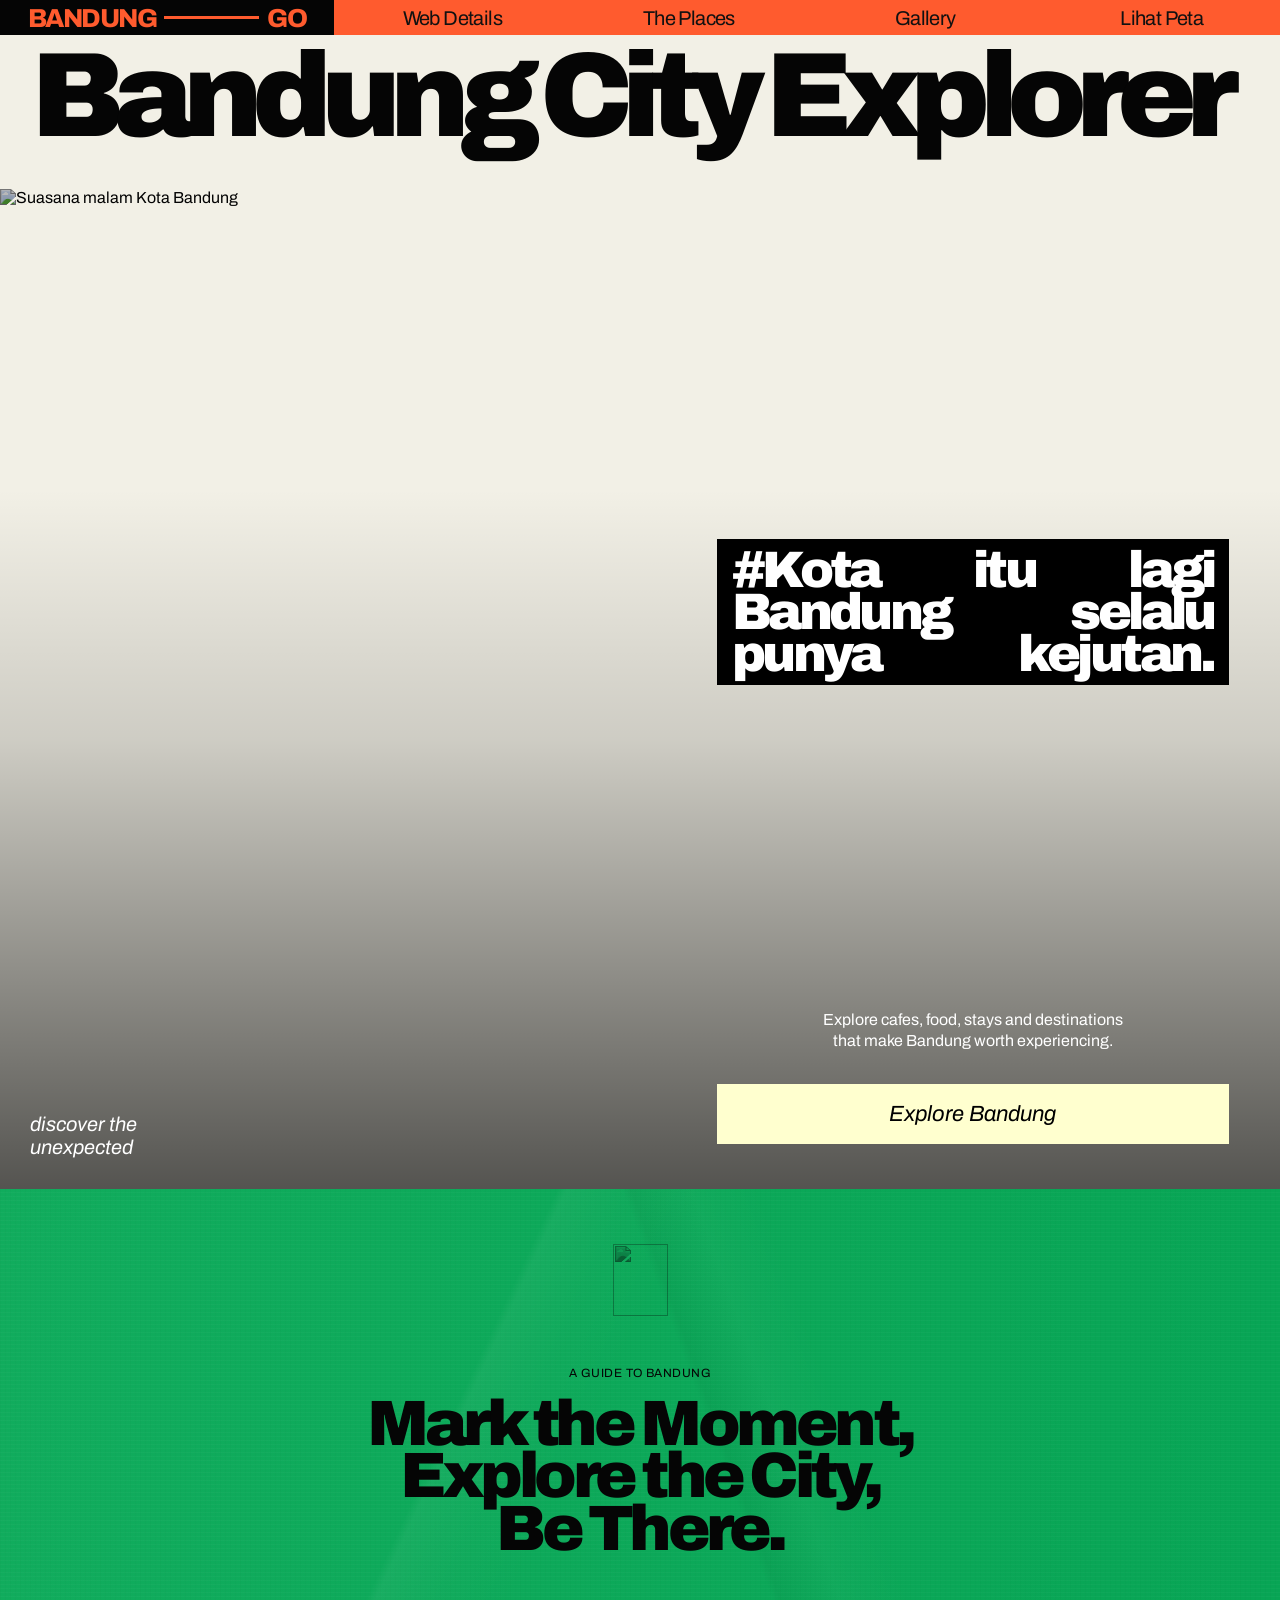
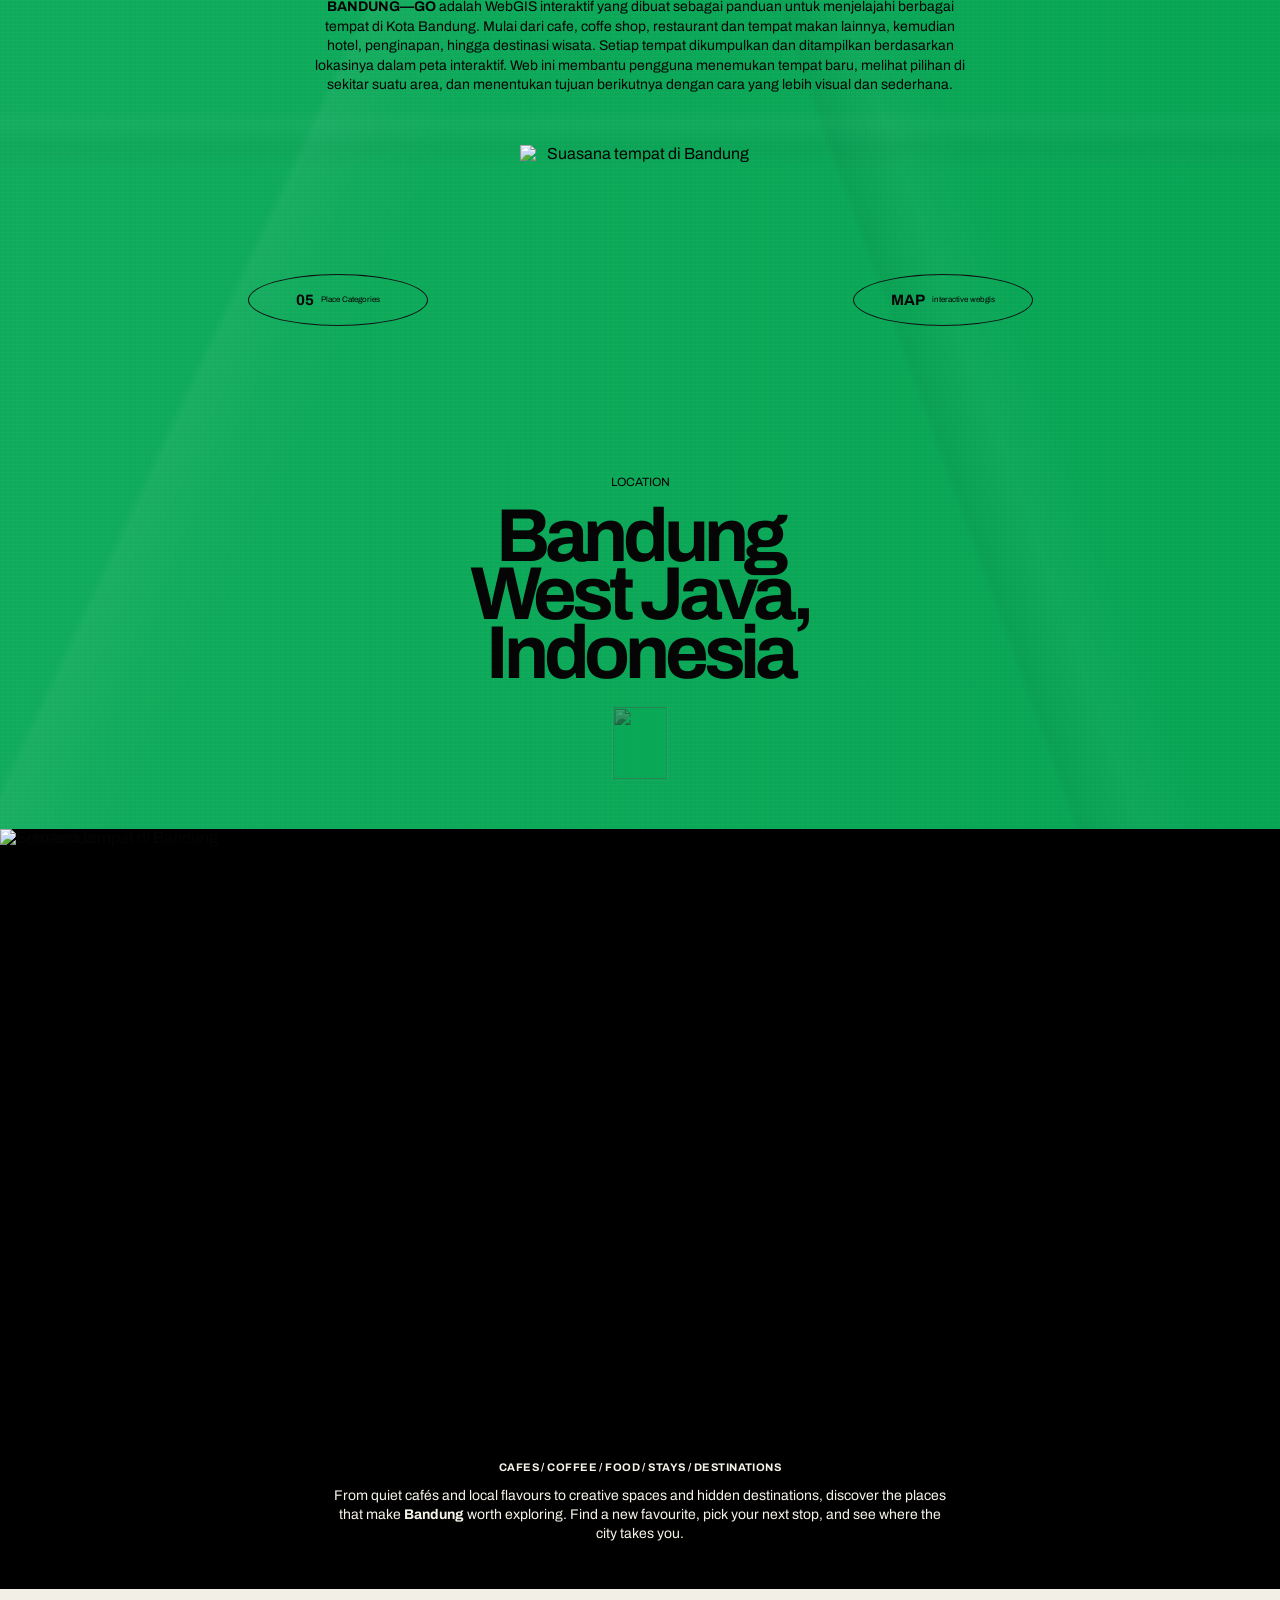
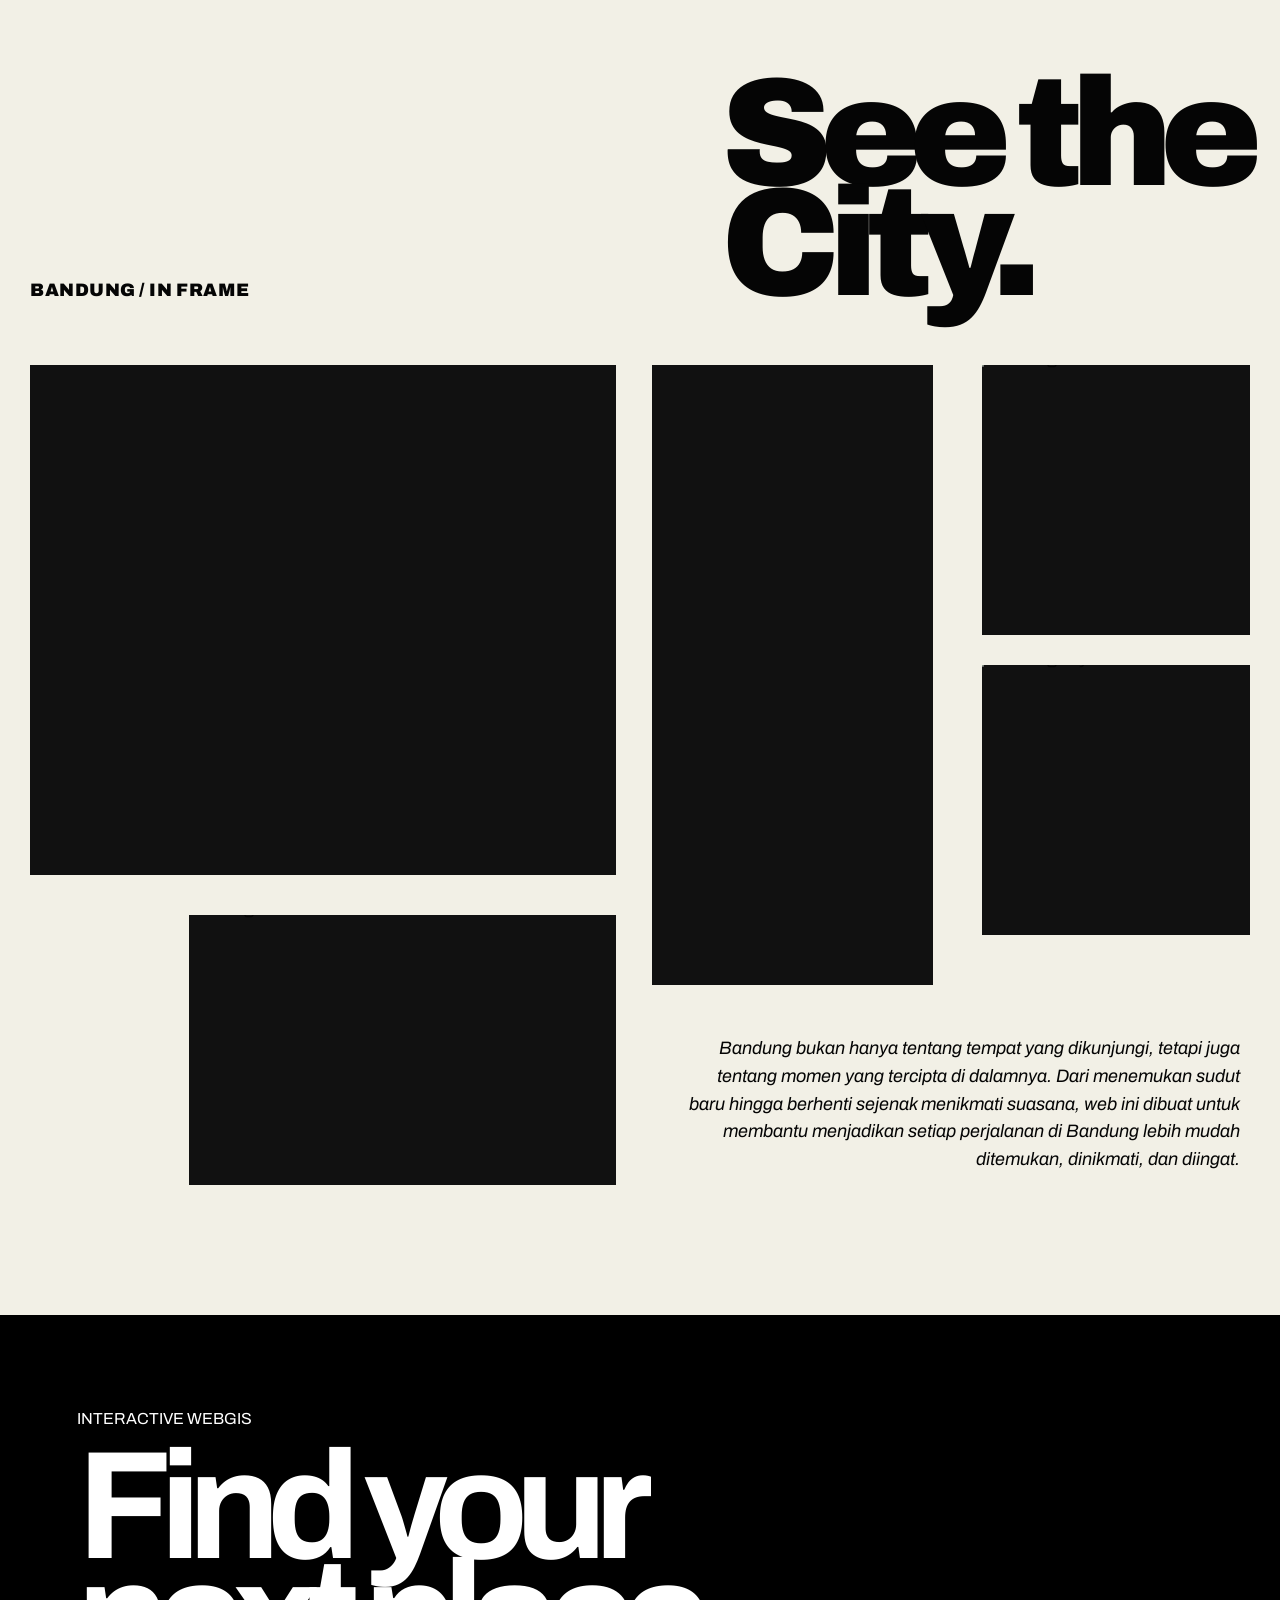
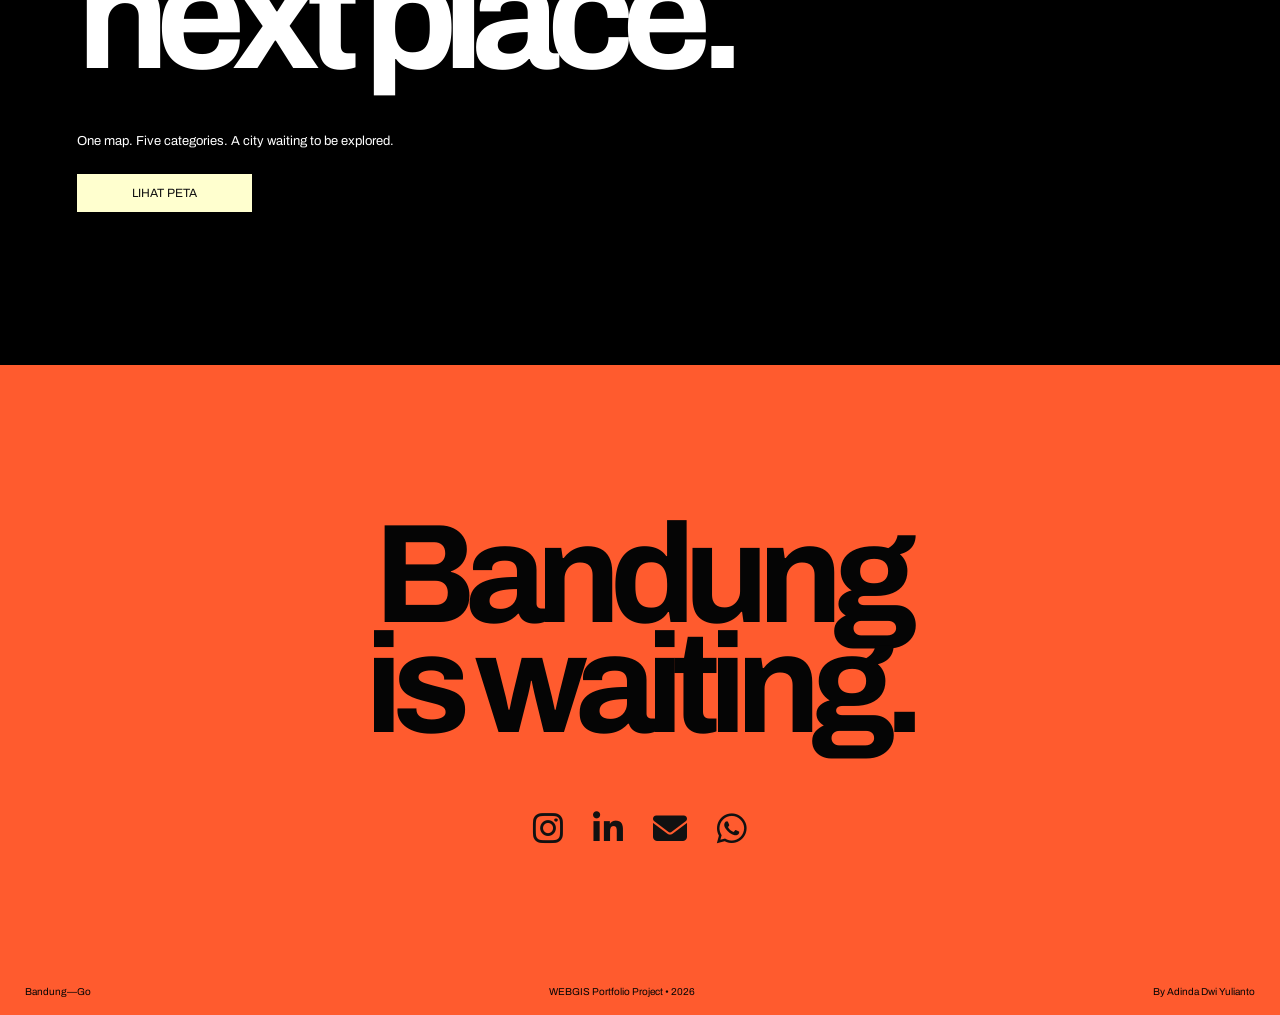
==== index.html @ b3bc4a0d "Add files via upload" ====
<!DOCTYPE html>
<html lang="id">
<head>
  <meta charset="UTF-8">
  <meta name="viewport" content="width=device-width, initial-scale=1.0">
  <title>Bandung—Go | Discover Bandung</title>
  <link rel="stylesheet" href="css/style.css">
  <link rel="stylesheet" href="https://cdnjs.cloudflare.com/ajax/libs/font-awesome/6.7.2/css/all.min.css">
</head>

<body>

  <!-- NAVBAR -->
  <header class="navbar">

    <a class="brand" href="#home">
      <span>BANDUNG</span>
    <i></i>
    <span>GO</span>
    </a>

    <nav class="nav-links">
      <a href="#discover">Web Details</a>
      <a href="#places">The Places</a>
      <a href="#gallery">Gallery</a>
      <a href="map.html" class="map-link">
        Lihat Peta
      </a>
    </nav>
    <button class="menu-toggle" aria-label="Menu">☰</button>

  </header>

<main>

  <!-- PAGE MENU -->
  <section id="home" class="menu-section">
    <h1 class="menu-title">Bandung City Explorer</h1>
    
      <div class="menu-media">
        <img
          src="assets/img/HomePage.jpg" alt="Suasana malam Kota Bandung">

        <div class="menu-overlay-title">
          #Kota itu lagi<br>
          Bandung selalu punya kejutan.
        </div>

        <p class="menu-small left">
          discover the<br>
          unexpected
        </p>

        <div class="menu-action">
          <p class="menu-small right">
            Explore cafes, food, stays and destinations<br>
            that make Bandung worth experiencing.
          </p>

          <a href="map.html" class="menu-map-button">
            Explore Bandung
          </a>
        </div>
      </div>

  </section>

  <!-- 01 MAP DETAILS-->
  <section id="discover" class="green-section paper-texture">

    <div class="green-top-photo">
      <img src="assets/img/Page01A.jpg" alt="">
    </div>

    <p class="section-label">A GUIDE TO BANDUNG</p>

    <h2>
      Mark the Moment,<br>
      Explore the City,<br>
      Be There.
    </h2>

    <p class="green-description">
      <strong> BANDUNG—GO </strong>adalah WebGIS interaktif yang dibuat sebagai panduan untuk menjelajahi 
      berbagai tempat di Kota Bandung. Mulai dari cafe, coffe shop, restaurant dan tempat makan lainnya, 
      kemudian hotel, penginapan, hingga destinasi wisata. Setiap tempat dikumpulkan dan ditampilkan  
      berdasarkan lokasinya dalam peta interaktif. Web ini membantu pengguna menemukan tempat baru,  
      melihat pilihan di sekitar suatu area, dan menentukan tujuan berikutnya dengan cara yang lebih visual dan 
      sederhana.
    </p>

    <div class="green-feature">
      <div class="oval-info">
        <strong>05</strong>
        <small>Place Categories</small>
      </div>

      <img src="assets/img/Page01B.png" alt="Suasana tempat di Bandung">

      <div class="oval-info">
        <strong>MAP</strong>
        <small>interactive webgis</small>
      </div>
    </div>

    <div class="green-location">
      <p>LOCATION</p>
      <h3>Bandung<br>West Java,<br>Indonesia</h3>
    </div>

    <div class="green-bottom-photo">
      <img src="assets/img/Page01A.jpg" alt="">
    </div>
  </section>



  <!-- 02 THE PLACES -->
  <section id="places" class="lineup-section">

  <div class="lineup-photo">
    <img src="assets/img/Page02A.jpg"
         alt="Suasana tempat di Bandung"
         class="foto-bawah">

    <img src="assets/img/Page02B.gif"
         alt="Foto kedua"
         class="foto-atas">
</div>

  <div class="lineup-gradient"></div>

  <div class="lineup-copy">
    <p class="section-label">
      CAFES / COFFEE / FOOD / STAYS / DESTINATIONS
    </p>

    <p>
      From quiet cafés and local flavours to creative spaces and hidden destinations, 
      discover the places that make <strong>Bandung</strong> worth exploring. Find a new favourite, 
      pick your next stop, and see where the city takes you.
    </p>
  </div>

  </section>



  <!-- 03 GALLERY -->
  <section id="gallery" class="gallery-section">

    <div class="gallery-header">
      <p class="section-label">BANDUNG / IN FRAME</p>
      <h2>
        See the<br>
        City.
      </h2>
    </div>

    <div class="gallery-grid">
      <!-- FOTO 01 BESAR KIRI -->
      <div class="gallery-item gallery-main">
        <img
          src="assets/img/Page03A.jpeg"
          alt="Bandung night"
        >
      </div>

      <!-- FOTO 02 POTRAIT TENGAH -->
      <div class="gallery-item gallery-portrait">
        <img
          src="assets/img/Page03B.jpeg"
          alt="Bandung cafe"
        >
      </div>

      <!-- FOTO 03 KECIL KANAN ATAS -->
      <div class="gallery-item gallery-small-one">
        <img
          src="assets/img/Page03C.jpeg"
          alt="Bandung street"
        >
      </div>

      <!-- FOTO 04 KECIL KANAN BAWAH -->
      <div class="gallery-item gallery-small-two">
        <img
          src="assets/img/Page03D.jpeg"
          alt="Bandung city"
        >
      </div>

      <!-- FOTO 05 LANDSCAPE BAWAH -->
      <div class="gallery-item gallery-landscape">
        <img
          src="assets/img/Page03E.png"
          alt="Bandung destination"
        >
      </div>

      <!-- MAKNA WEB -->
      <div class="gallery-purpose">
        <p>
          Bandung bukan hanya tentang tempat yang dikunjungi, tetapi juga tentang
          momen yang tercipta di dalamnya. Dari menemukan sudut baru hingga
          berhenti sejenak menikmati suasana, web ini dibuat untuk membantu
          menjadikan setiap perjalanan di Bandung lebih mudah ditemukan,
          dinikmati, dan diingat.
        </p>
      </div>
    </div>
  </section>



  <!-- 04 MAP -->
  <section class="map-cta-section">
    <p class="section-label">INTERACTIVE WEBGIS</p>
    <h2>Find your<br>next place.</h2>
    <p>One map. Five categories. A city waiting to be explored.</p>
    <a href="map.html" class="cream-button">LIHAT PETA</a>
  </section>


  
  <!-- FOOTER -->
  <section id="about" class="footer-section">

    <div class="footer-content">

      <div class="footer-title">
        <h2>Bandung<br>is waiting.</h2>
      </div>

      <!-- SOCIAL MEDIA -->
      <div class="footer-social">

        <a href="https://www.instagram.com/advl06/" target="_blank" aria-label="Instagram">
          <i class="fa-brands fa-instagram"></i>
        </a>

        <a href="www.linkedin.com/in/adinda-dwi-yulianto-27j03" target="_blank" aria-label="LinkedIn">
          <i class="fa-brands fa-linkedin-in"></i>
        </a>

        <a href="mailto:adindady27@gmail.com" aria-label="Email">
          <i class="fa-solid fa-envelope"></i>
        </a>

        <a href="https://wa.me/6281221543368" target="_blank" aria-label="WhatsApp">
          <i class="fa-brands fa-whatsapp"></i>
        </a>

      </div>
    </div>

    <footer>
      <span>Bandung—Go</span>
      <span>WEBGIS Portfolio Project • 2026</span>
      <span>By Adinda Dwi Yulianto</span>
    </footer>

  </section>

</main>

<script src="js/script.js"></script>
</body>
</html>
---- css/style.css ----
@import url('https://fonts.googleapis.com/css2?family=Archivo:wght@400;500;600;700;800;900&display=swap');

:root{
  --orange:#ff5b2e;
  --green:#08a957;
  --green-dark:#087e45;
  --cream:#f2f0e6;
  --black:#050505;
  --white:#f8f7ef;
  --yellow:#ffffcf;
  --line:rgba(0,0,0,.7);
  --font:"Archivo", Arial, Helvetica, sans-serif;
}

*{margin:0;padding:0;box-sizing:border-box}
html{scroll-behavior:smooth}
body{font-family:var(--font);background:var(--cream);color:var(--black)}
img{display:block;max-width:100%}
a{color:inherit}



/* ---------------------------------------- NAVBAR MENU ----------------------------------------*/
.navbar {
  position: fixed;
  top: 0;
  left: 0;
  width: 100%;
  height: 35px;
  z-index: 9999;

  display: grid;

  /* HITAM MENGIKUTI PANJANG BRAND */
  grid-template-columns: max-content 1fr;

  background: var(--orange);
  border-bottom: 1px solid #111;

  font-size: 20px;
}

/* BANDUNG — GO */
.brand {
  height: 35px;

  display: flex;
  align-items: center;

  padding: 0 28px;

  background: #050505;
  color: var(--orange);

  text-decoration: none;

  font-size: 26px;
  font-weight: 800;
  letter-spacing: -0.06em;

  white-space: nowrap;
}

/* GARIS DI TENGAH */
.brand i {
  display: block;

  width: 95px;
  height: 3px;

  margin: 0 8px;

  background: var(--orange);

  flex-shrink: 0;
}

/* NAVIGASI SAMA RATA */
.nav-links {
  height: 35px;
  display: grid;
  grid-template-columns: repeat(4, 1fr);
  align-items: center;
  width: 100%;
}

.nav-links a {
  height: 35px;

  display: flex;
  align-items: center;
  justify-content: center;

  color: #111;
  background: var(--orange);

  text-decoration: none;

  font-size: 20px;
  font-weight: 400;

  letter-spacing: -0.03em;

  white-space: nowrap;
}

.nav-links .map-link {
  font-size: 20px;
  font-weight: 400;
}

/* HOVER */
.nav-links a:hover {
  background: #050505;
  color: var(--orange);
}

/* MOBILE */
.menu-toggle {
  display: none;
  background: transparent;
  border: 0;
  color: #111;
  font-size: 20px;
}



/* ----------------------------------------- PAGE MENU -----------------------------------------*/
.menu-section {
  padding: 50px 0 0;
  background: var(--cream);
  position: relative;
}

/* TITLE */
.menu-title {
  position: relative;
  z-index: 2;
  width: 100%;
  text-align: center;
  font-size: clamp(65px, 11vw, 120px);
  line-height: 0.78;
  letter-spacing: -0.09em;
  font-weight: 900;
  margin: 0 auto 45px;
  padding: 0;
  transform: translateX(-10px);
}

/* MEDIA / FOTO */
.menu-media {
  width: 100%;
  /* DIBUAT LEBIH PANJANG KE BAWAH */
  height: calc(100vh + 100px);
  min-height: 900px;
  position: relative;
  overflow: hidden;
}

.menu-media img {
  width: 100%;
  height: 100%;
  object-fit: cover;
  filter: brightness(0.72);
  display: block;
}

/* DARK GRADIENT */
.menu-media::after {
  content: "";
  position: absolute;
  inset: 0;
  background:
    linear-gradient(
      to bottom,
      transparent 30%,
      rgba(0, 0, 0, 0.15) 55%,
      rgba(0, 0, 0, 0.65) 100%
    );
  pointer-events: none;
  z-index: 1;
}

/* MAIN IMAGE TITLE */
.menu-overlay-title {
  position: absolute;
  z-index: 3;
  right: 4%;
  width: 40%;
  top: 35%; /* DITURUNKAN */
  background: #000;
  color: #fff;
  padding: 10px 15px;
  box-sizing: border-box;
  text-align: justify;
  text-align-last: justify;
  font-size: clamp(30px, 4vw, 62px);
  line-height: 0.82;
  letter-spacing: -0.07em;
  font-weight: 900;
}

/* SMALL TEXT */
.menu-small {
  position: absolute;
  z-index: 3;
  color: #fff;
  font-size: 20px;
  line-height: 1.15;
  bottom: 30px;
}

/* LEFT */
.menu-small.left {
  left: 30px;
  font-style: italic;
}

/* ACTION AREA */
.menu-action {
  position: absolute;
  z-index: 4;
  right: 4%;
  bottom: 45px;
  width: 40%;
  display: flex;
  flex-direction: column;
  align-items: center;
  gap: 32px;
}

/* DESCRIPTION */
.menu-small.right {
  position: static;
  color: #fff;
  margin: 0;
  text-align: center;
  font-size: 16px;
  line-height: 1.3;
  width: 100%;
}

/* MAP BUTTON */
.menu-map-button {
  position: static;
  width: 100%;
  height: 60px;
  display: flex;
  align-items: center;
  justify-content: center;
  background: var(--yellow);
  color: #000;
  text-decoration: none;
  font-size: 22px;
  font-style: italic;
  font-weight: 400;
  transition: all 0.25s ease;
}

/* HOVER */
.menu-map-button:hover {
  background: #000;
  color: #fff;
}



/* ------------------------------------ PAGE 01 MAP DETAILS ------------------------------------*/
.green-section{
  min-height:1240px;
  padding:55px 20px 55px;
  text-align:center;
  position:relative;
  overflow:hidden;
  background:var(--green);
}

/* ----- PAPER TEXTURE ----- */
.paper-texture{
  background-color:var(--green);

  background-image:
    /* Tekstur Dasar */
    repeating-linear-gradient(
      0deg,
      rgba(255,255,255,.025) 0 1px,
      transparent 1px 4px
    ),

    repeating-linear-gradient(
      90deg,
      rgba(0,0,0,.018) 0 1px,
      transparent 1px 5px
    ),

    /* Lipatan Diagonal Besar */
    linear-gradient(
      115deg,
      transparent 0%,
      transparent 30%,
      rgba(255,255,255,.045) 30.5%,
      rgba(255,255,255,.015) 34%,
      transparent 38%
    ),

    linear-gradient(
      70deg,
      transparent 0%,
      transparent 62%,
      rgba(0,0,0,.035) 62.5%,
      rgba(255,255,255,.025) 66%,
      transparent 70%
    ),

    /* Lipatan Horizontal */
    linear-gradient(
      180deg,
      transparent 0%,
      transparent 42%,
      rgba(255,255,255,.025) 43%,
      rgba(0,0,0,.025) 45%,
      transparent 47%
    ),

    /* Warna Dasar */
    linear-gradient(
      90deg,
      rgba(255,255,255,.035),
      rgba(0,0,0,.025)
    );
}

/* ----- FOTO ATAS ----- */
.green-top-photo{
  width:55px;
  height:72px;

  margin:0 auto 50px;

  overflow:hidden;
}

.green-top-photo img{
  width:100%;
  height:100%;

  object-fit:cover;

  filter:grayscale(1) contrast(.8);
  mix-blend-mode:multiply;
}

    /* EFEK HIJAU FOTO ATAS */
    .green-bottom-photo::after{
      content:"";
      position:absolute;
      inset:0;
      background:#08a957;
      opacity:.8;
      mix-blend-mode:multiply;
      pointer-events:none;
    }

/* ----- LABEL ----- */
.green-section .section-label{
  font-size:12px;
  letter-spacing:.04em;

  margin-bottom:18px;
}


/* ----- MAIN TITLE ----- */
.green-section h2{
  font-size:clamp(38px,5vw,68px);
  line-height:.82;
  letter-spacing:-.07em;
  font-weight:900;
}


/* ----- DESKRIPSI ----- */
.green-description{
  max-width:650px;

  margin:42px auto 50px;

  font-size:14px;
  line-height:1.4;
}

/* ----- FEATURE ----- */
.green-feature{
  width:min(900px,95%);

  margin:auto;

  display:grid;
  grid-template-columns:1fr 240px 1fr;

  align-items:center;

  gap:35px;
}

/* ----- FOTO TENGAH ----- */
.green-feature img{
  width:240px;
  height:310px;

  object-fit:cover;

  margin:auto;
}

/* ----- OVAL ----- */
.oval-info{
  width:180px;
  min-height:52px;

  margin:auto;

  border:1px solid #111;
  border-radius:50%;

  display:flex;
  align-items:center;
  justify-content:center;

  gap:7px;

  padding:6px 14px;
}

    /* angka / MAP */
    .oval-info strong{
      font-size:15px;
    }

    .oval-info small{
      font-size:8px;
    }


/* ----- LOCATION ----- */
.green-location{
  margin-top:20px;
}

.green-location p{
  font-size:12px;

  margin-bottom:18px;
}

.green-location h3{
  font-size:clamp(42px,6vw,75px);
  line-height:.78;
  letter-spacing:-.07em;
  margin:0;
  padding-bottom:70px;
}

/* ----- FOTO BAWAH ----- */
.green-bottom-photo{
  position:absolute;

  width:55px;
  height:72px;

  left:50%;
  bottom:50px;

  transform:translateX(-50%);
  margin:0;

  overflow:hidden;
}

.green-bottom-photo img{
  width:100%;
  height:100%;

  object-fit:cover;

  filter:grayscale(1) contrast(.8);
  mix-blend-mode:multiply;
}

    /* EFEK HIJAU FOTO BAWAH */
    .green-bottom-photo::after{
      content:"";
      position:absolute;
      inset:0;
      background:#08a957;
      opacity:.8;
      mix-blend-mode:multiply;
      pointer-events:none;
    }



/* --------------------------------------- PAGE 02 PLACE ---------------------------------------*/
.lineup-section{
  position:relative;
  width:100%;
  height:760px;
  min-height:760px;

  background:#000;

  overflow:hidden;
}

/* ----- GIF / FOTO ----- */
.lineup-photo {
    position: absolute;
    inset: 0;
    width: 100%;
    height: 100%;
    overflow: hidden;
}

.lineup-photo img {
    position: absolute;
    inset: 0;
    width: 100%;
    height: 100%;
    object-fit: cover;
    object-position: center;
    display: block;
}

.lineup-photo .foto-bawah {
    z-index: 1;
}

.lineup-photo .foto-atas {
    z-index: 2;
}

/* ----- BLACK GRADIENT ----- */
.lineup-gradient{
  position:absolute;
  inset:0;
  z-index:2;
  pointer-events:none;
  background:
    linear-gradient(
      to bottom,
      rgba(0,0,0,0) 35%,
      rgba(0,0,0,.08) 45%,
      rgba(0,0,0,.35) 60%,
      rgba(0,0,0,.72) 78%,
      rgba(0,0,0,.95) 100%
    );
}

/* ----- TEXT DI BAWAH ----- */
.lineup-copy{
  position:absolute;
  z-index:3;
  left:50%;
  bottom:45px;
  transform:translateX(-50%);
  width:min(720px,88%);
  text-align:center;
  color:#f6f3e8;
}

    /* LABEL */
    .lineup-copy .section-label{
      margin-bottom:14px;
      font-size:11px;
      font-weight:700;
      letter-spacing:.04em;
    }

    /* DESKRIPSI */
    .lineup-copy > p:not(.section-label){
      max-width:620px;
      margin:0 auto;
      font-size:14px;
      line-height:1.35;
    }


    
/* -------------------------------------- PAGE 03 GALLERY --------------------------------------*/
.gallery-section {
  min-height: 1100px;
  padding: 90px 30px 100px;
  background: var(--cream);
  overflow: hidden;
}

.gallery-header {
  display: flex;
  justify-content: space-between;
  align-items: flex-end;
  margin-bottom: 65px;
}

.gallery-header .section-label {
  font-size: 18px;
  font-weight: 900;
  letter-spacing: 0.03em;
}

.gallery-header h2 {
  font-size: clamp(80px, 12vw, 170px);
  line-height: 0.72;
  letter-spacing: -0.08em;
  font-weight: 900;
}

/* ----- GALLERY GRID ----- */
.gallery-grid {
  position: relative;
  width: 100%;
  max-width: 1400px;
  min-height: 850px;
  margin: 0 auto;
}

/* ----- GALLERY ITEM ----- */
.gallery-item {
  position: absolute;
  overflow: hidden;
  background: #111;
  cursor: pointer;
}

.gallery-item img {
  width: 100%;
  height: 100%;
  display: block;
  object-fit: cover;

  transform: scale(1.12);

  transition:
    transform 1.1s cubic-bezier(.2, .65, .25, 1),
    filter 0.6s ease;
}

/* ----- HOVER ----- */
.gallery-item:hover img {
  transform: scale(1);
  filter: brightness(0.88);
}

/* ----- FOTO 01 BESAR KIRI ----- */
.gallery-main {
  left: 0;
  top: 0;

  width: 48%;
  height: 510px;
}

/* ----- FOTO 02 POTRAIT TENGAH ----- */
.gallery-portrait {
  left: 51%;
  top: 0;

  width: 23%;
  height: 620px;
}

/* ----- FOTO 03 KECIL KANAN ATAS ----- */
.gallery-small-one {
  right: 0;
  top: 0;

  width: 22%;
  height: 270px;
}

/* ----- FOTO 04 KECIL KANAN BAWAH ----- */
.gallery-small-two {
  right: 0;
  top: 300px;

  width: 22%;
  height: 270px;
}

/* ----- FOTO 05 LANDSCAPE BAWAH ----- */
.gallery-landscape {
  left: 13%;
  top: 550px;

  width: 35%;
  height: 270px;
}

/* HOVER */
.gallery-item::after {
  content: "";
  position: absolute;
  inset: 0;

  background: rgba(0, 0, 0, 0);

  transition: background 0.5s ease;

  pointer-events: none;
}

.gallery-item:hover::after {
  background: rgba(0, 0, 0, 0.05);
}

/* ----- GALLERY PURPOSE ----- */
.gallery-purpose {
  position: absolute;

  right: 0;
  top: 650px;

  width: 47%;

  box-sizing: border-box;

  padding: 20px 10px 20px 10px;

  text-align: right;

  z-index: 10;
}

.gallery-purpose p {
  font-size: 18px;
  line-height: 1.55;
  font-weight: 400;
  font-style: italic;

  margin: 0;
}



/* ------------------------------------- PAGE 04 OPEN MAP --------------------------------------*/
.map-cta-section{
  min-height:650px;
  background:#000;
  color:#fff;
  padding:95px 6vw;
}

.map-cta-section h2{
  font-size:clamp(75px,12vw,175px);
  line-height:.72;
  letter-spacing:-.085em;
  margin:25px 0 60px
}

.map-cta-section>p:not(.section-label){
  max-width:370px;
  font-size:13px;
  line-height:1.25;
  margin-bottom:25px
}

.cream-button{
  display:inline-block;
  background:var(--yellow);
  color:#111;
  text-decoration:none;
  padding:12px 55px;
  font-size:12px
}



/* ------------------------------------------- FOOTER ------------------------------------------*/
.footer-section{
  min-height:650px;
  background:var(--orange);
  padding:40px 25px 20px;
  position:relative;
}

.footer-content{
  height:560px;

  display:flex;
  flex-direction:column;
  justify-content:center;
  align-items:center;

  text-align:center;
}

.footer-title h2{
  font-size:clamp(72px,11vw,160px);
  line-height:.78;
  letter-spacing:-.08em;
  margin:0;
}

/* ----- SOCIAL ----- */
.footer-social{
  display:flex;
  gap:30px;
  margin-top:70px;
}

.footer-social a{
  color:#111;
  font-size:34px;
  transition:.3s ease;
}

.footer-social a:hover{
  transform:translateY(-4px);
  opacity:.75;
}

/* ----- FOOTER BAWAH ----- */
.footer-section footer{
  position:absolute;
  bottom:18px;
  left:25px;
  right:25px;

  display:flex;
  justify-content:space-between;
  align-items:center;

  font-size:10px;
}


@media(max-width:760px){

  .navbar{
    grid-template-columns:1fr 40px;
    height:38px;
  }

  .nav-links,
  .nav-about{
    display:none;
  }

  .menu-toggle{
    display:block;
    justify-self:end;
  }

  .menu-section{
    padding-top:54px;
  }

  .menu-title{
    font-size:15vw;
  }

  .menu-media{
    height:72vh;
    min-height:520px;
  }

  .menu-overlay-title{
    right:10px;
    top:40%;
    max-width:72%;
    font-size:34px;
  }

  .menu-small.right{
    width:55%;
    right:12px;
  }

  .menu-map-button{
    left:15px;
    right:15px;
    text-align:center;
    bottom:15px;
  }

  .green-section{
    min-height:1050px;
  }

  .green-feature{
    grid-template-columns:1fr;
    gap:25px;
  }

  .green-feature img{
    width:190px;
    height:250px;
  }

  .green-feature .oval-info{
    max-width:310px;
    margin:auto;
  }

  .lineup-section{
    min-height:720px;
  }

  .lineup-heading{
    font-size:11vw;
    grid-template-columns:1fr 1fr;
  }

  .lineup-heading span:nth-child(3){
    display:none;
  }

  .lineup-heading strong{
    grid-column:1/-1;
  }

  .lineup-photo{
    height:680px;
  }

  .place-marquee{
    overflow:hidden;
    justify-content:flex-start;
    gap:25px;
    white-space:nowrap;
  }

  .gallery-section{
    padding:70px 15px;
  }

  .gallery-header{
    display:block;
  }

  .gallery-grid{
    min-height:900px;
  }

  .gallery-large{
    width:72%;
    height:480px;
  }

  .gallery-one{
    width:45%;
    height:260px;
    right:0;
    top:430px;
  }

  .gallery-two{
    width:43%;
    height:250px;
    left:12%;
    bottom:0;
  }

  .footer-contact{
    display:block;
  }

  .footer-contact p{
    text-align:left;
    margin-top:25px;
  }

  .footer-section footer{
    position:static;
    margin-top:70px;
    display:block;
  }

  .footer-section footer span{
    display:block;
    margin-top:8px;
  }

}





/* ===== FINAL MOBILE: COMFORTABLE, NO HORIZONTAL ZOOM ===== */
@media (max-width:760px){
  html,body{width:100%;max-width:100%;overflow-x:hidden;}
  .navbar{position:relative;width:100%;height:48px;display:grid;grid-template-columns:minmax(0,1fr) auto;}
  .brand{height:48px;padding:0 12px;font-size:18px;white-space:nowrap;}
  .brand i{width:42px;}
  .nav-links{display:flex!important;gap:0;min-width:0;overflow:hidden;}
  .nav-links a{height:48px;min-width:auto;padding:0 7px;font-size:9px;white-space:nowrap;}
  .menu-toggle{display:none!important;}
  .menu-media{height:68svh;min-height:420px;}
  .menu-overlay-title{right:14px;top:38%;max-width:78%;font-size:clamp(30px,9vw,46px);}
  .menu-action{left:14px;right:14px;bottom:18px;width:auto;}
  .menu-small.right{width:58%;font-size:11px;}
  .menu-small.left{font-size:11px;}
  .menu-map-button{font-size:13px;min-width:150px;height:44px;}
  .gallery-section{padding:55px 14px;}
  .gallery-header{display:block;margin-bottom:22px;}
  .gallery-grid{position:relative;display:grid;grid-template-columns:1fr 1fr;gap:10px;width:100%;min-height:0;height:auto;}
  .gallery-item{position:relative!important;left:auto!important;right:auto!important;top:auto!important;bottom:auto!important;width:100%!important;}
  .gallery-main{grid-column:1/-1;height:300px!important;}
  .gallery-portrait{height:250px!important;}
  .gallery-small-one,.gallery-small-two{height:170px!important;}
  .gallery-landscape{grid-column:1/-1;height:210px!important;}
  .gallery-purpose{grid-column:1/-1;position:relative!important;width:100%!important;padding:8px 0 0!important;}
  .gallery-purpose p{font-size:13px;line-height:1.55;}
  .gallery-item img{width:100%;height:100%;object-fit:cover;}
}
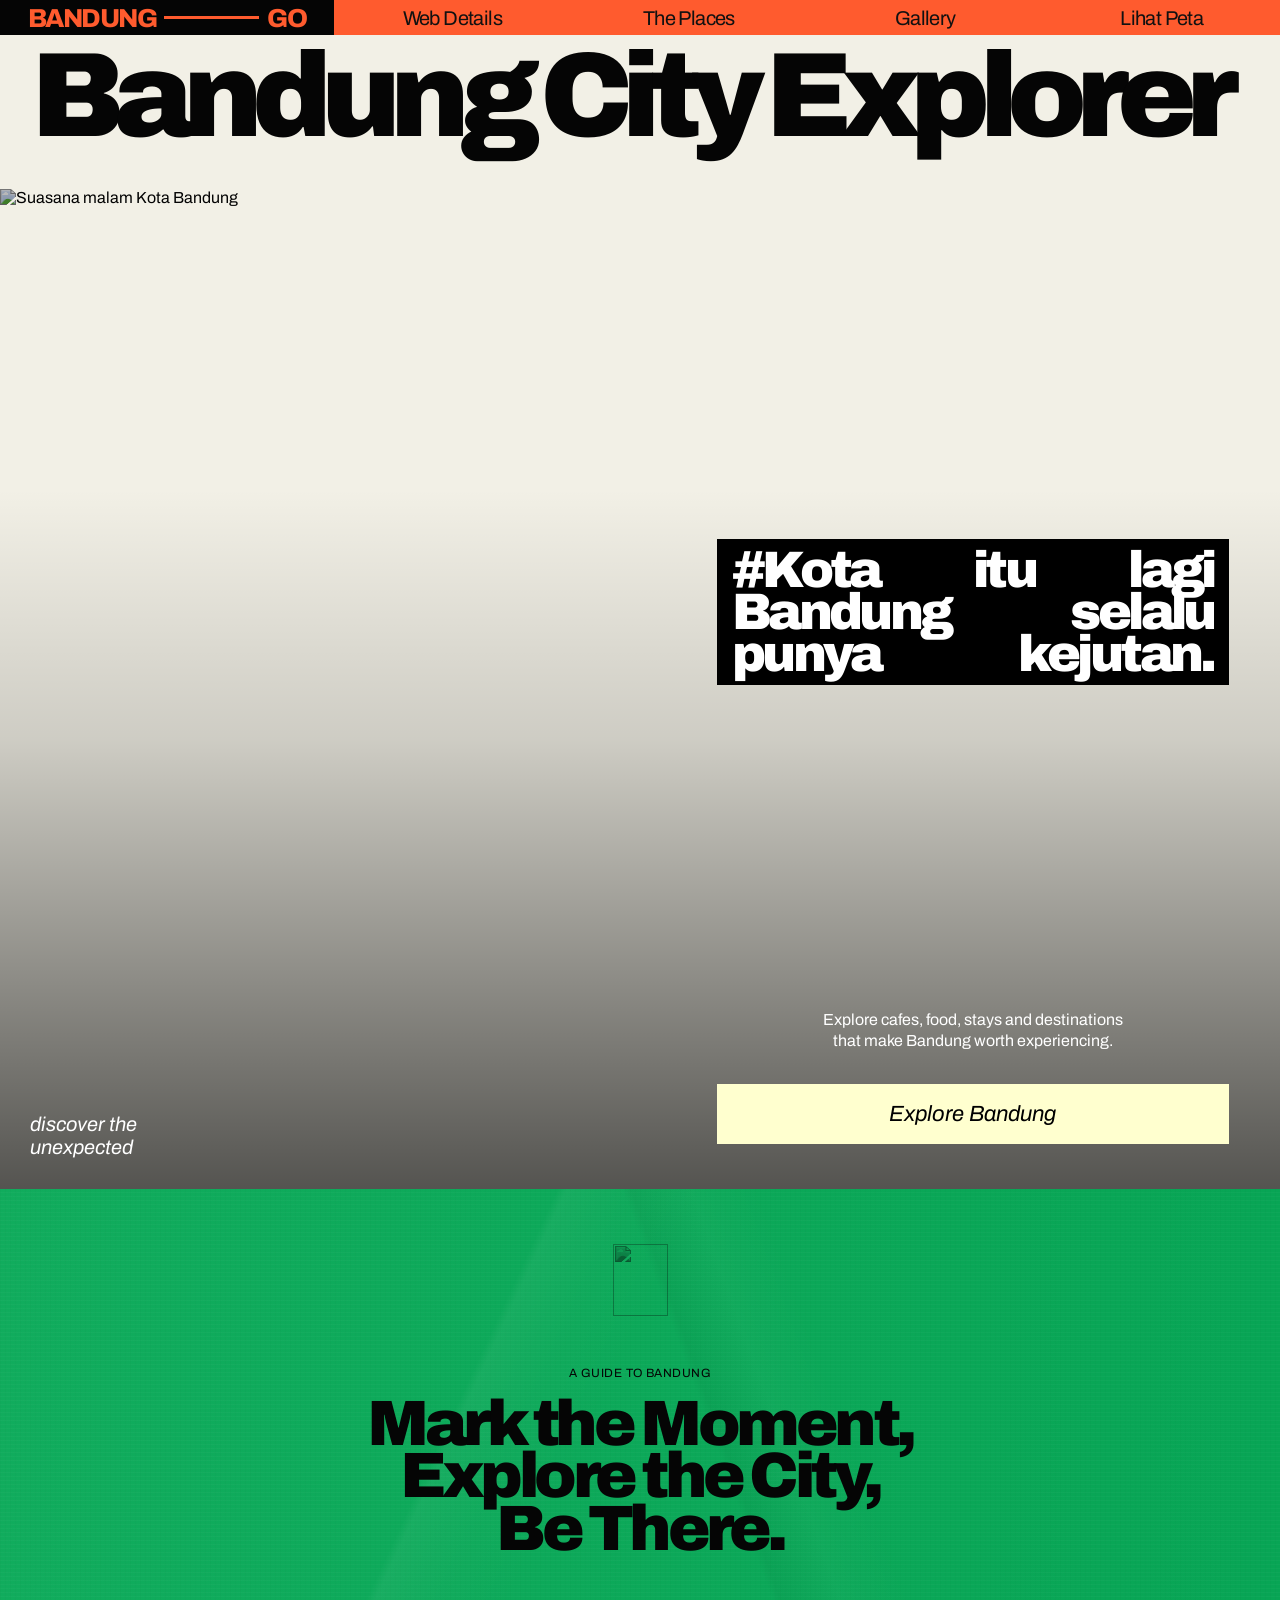
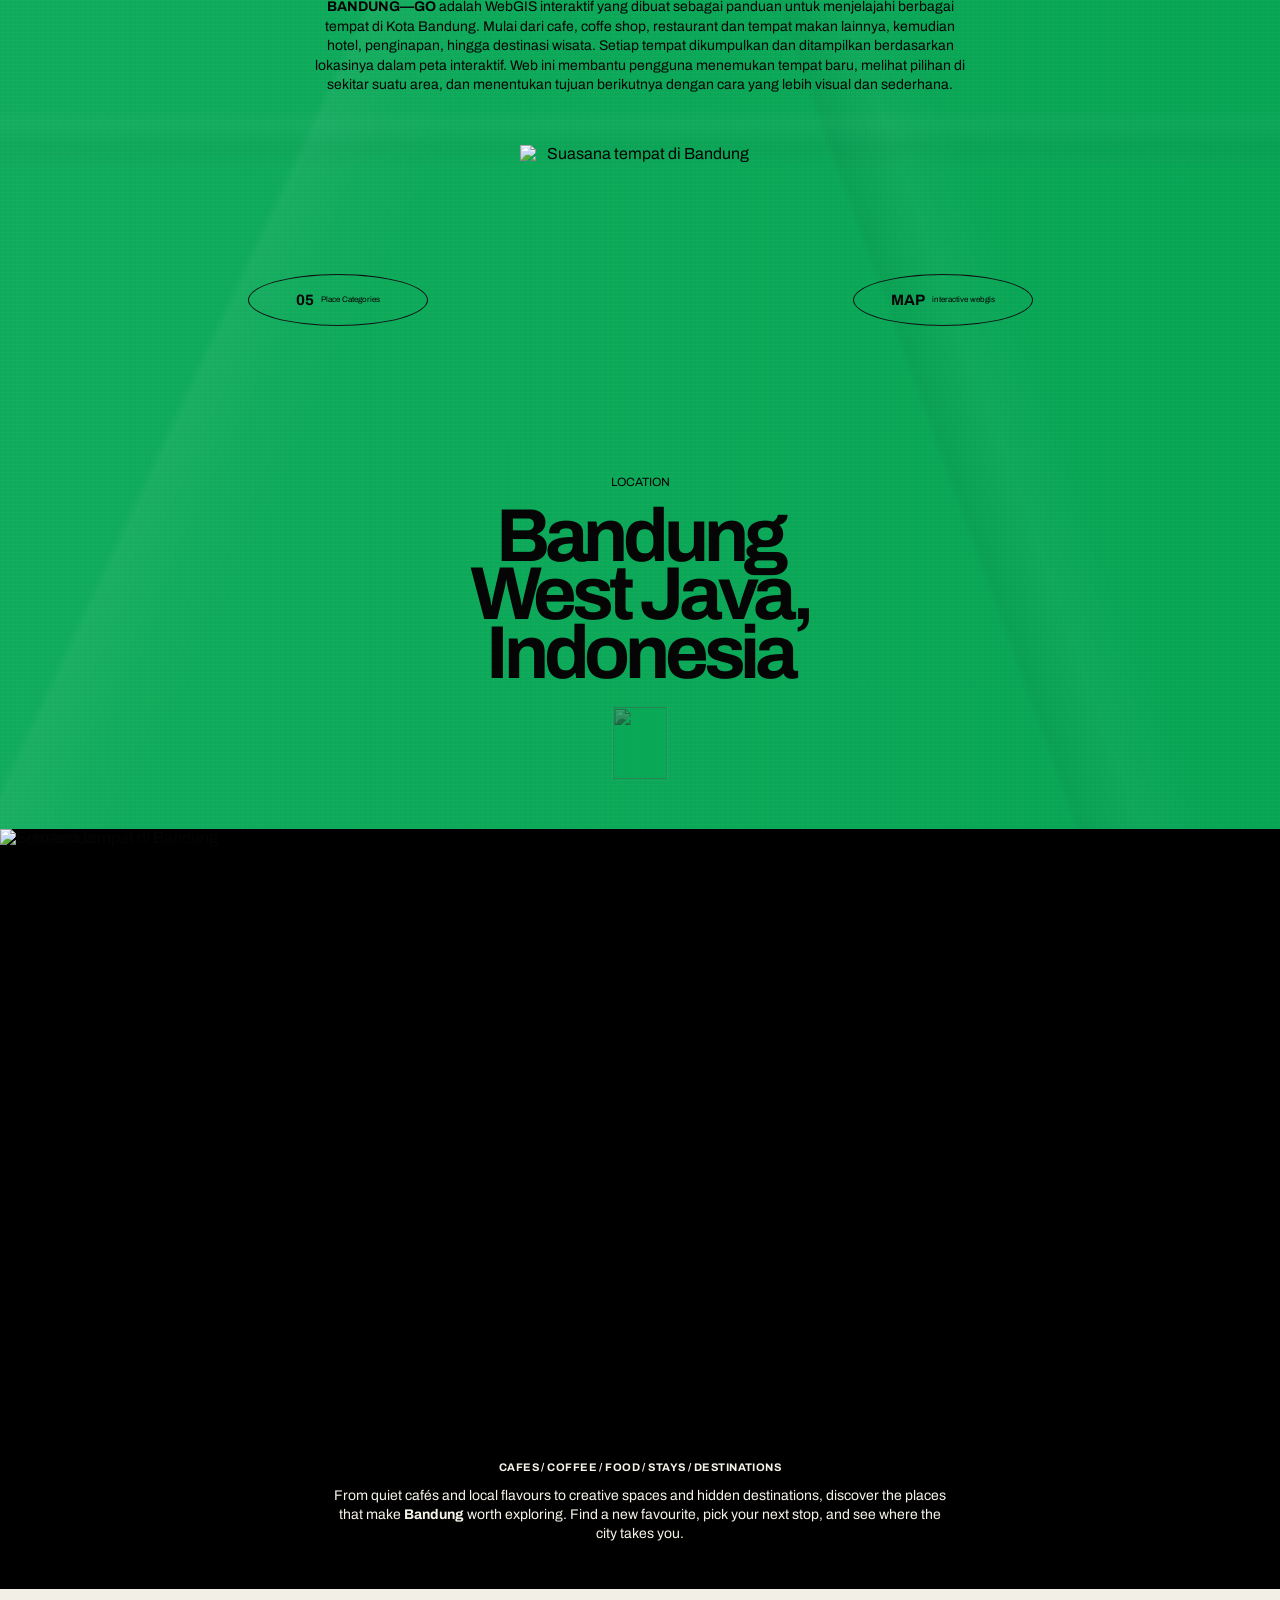
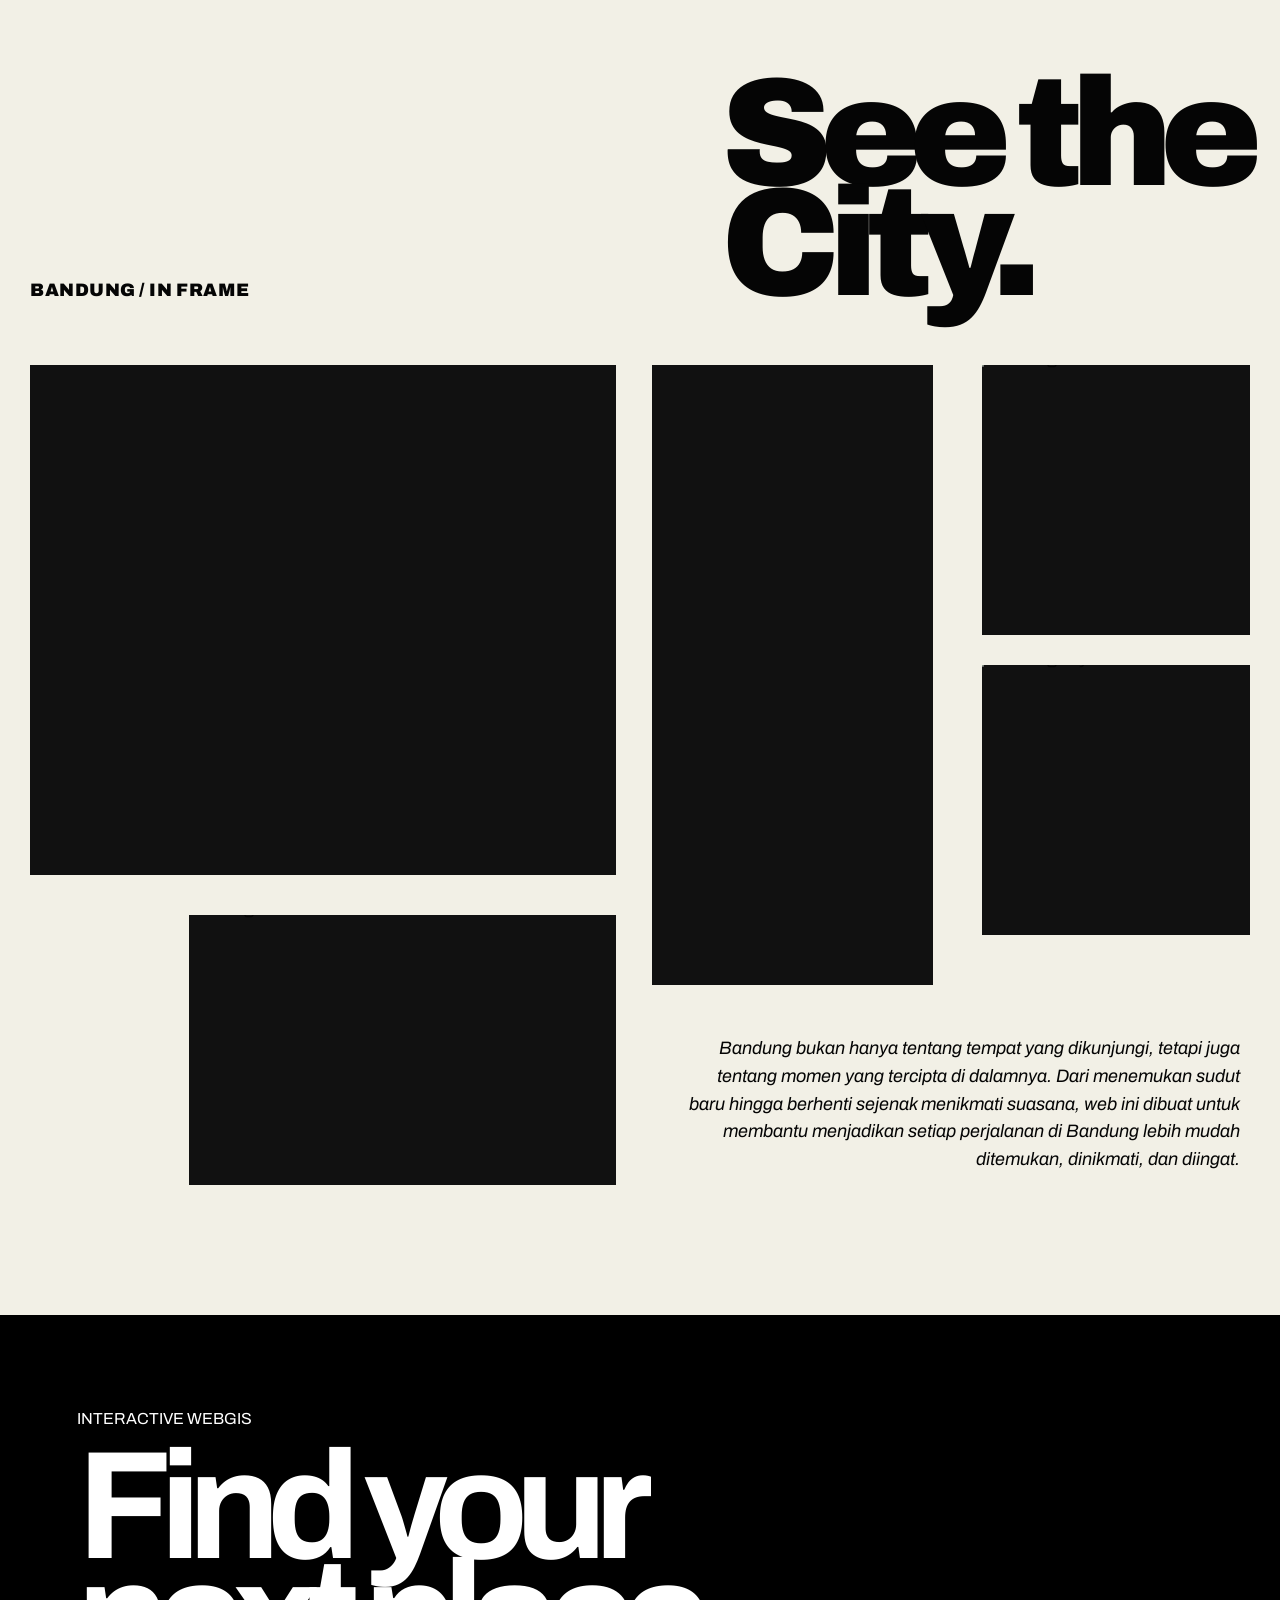
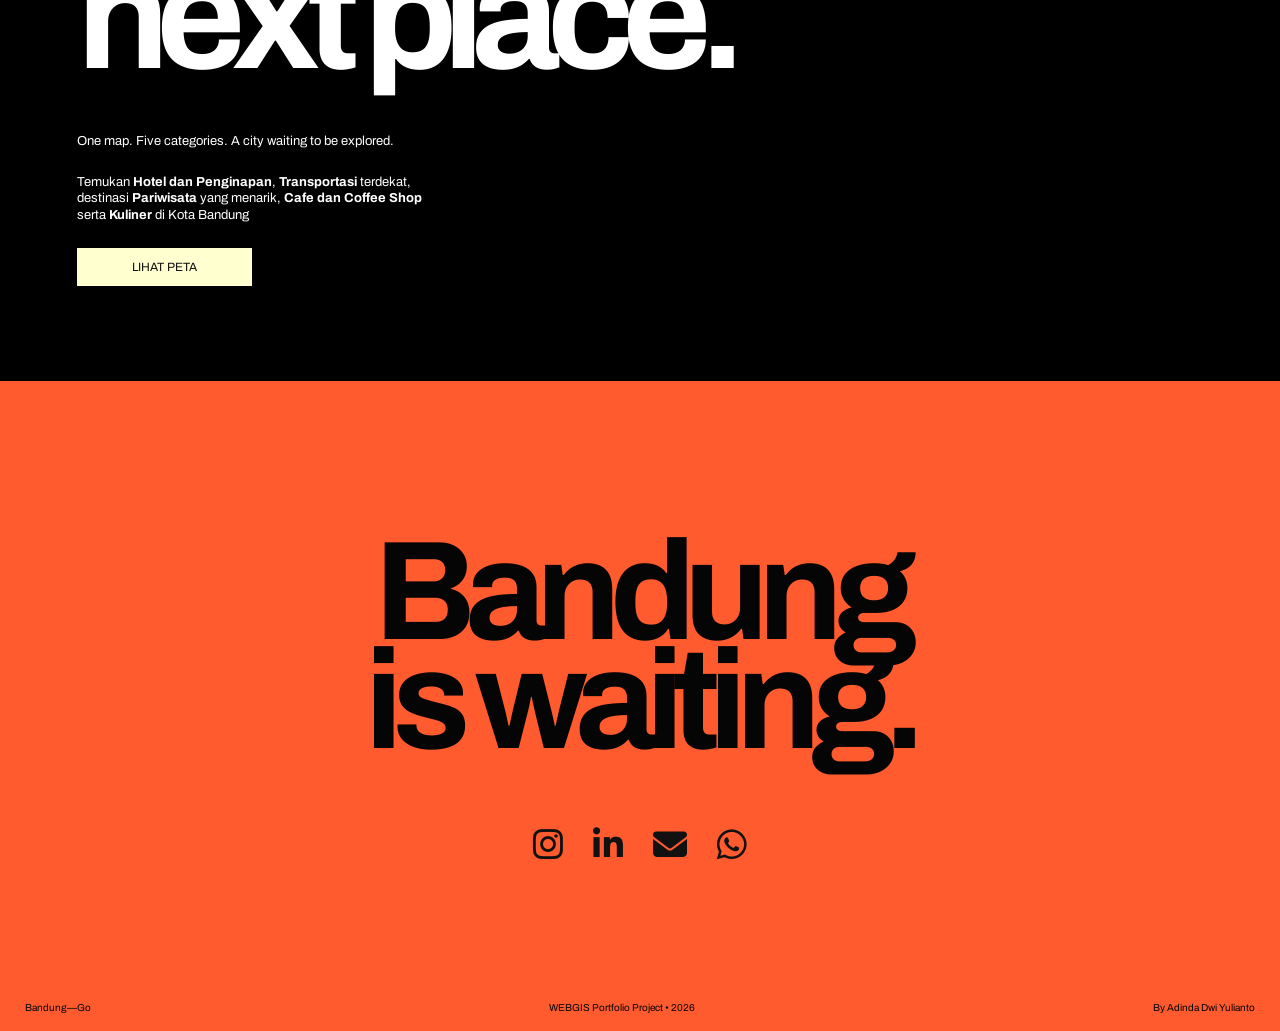
==== commit ed72e873: "Tampilan Mobile" ====
--- a/index.html
+++ b/index.html
@@ -27,7 +27,9 @@
         Lihat Peta
       </a>
     </nav>
-    <button class="menu-toggle" aria-label="Menu">☰</button>
+    <button class="menu-toggle" aria-label="Menu" aria-expanded="false">
+    ☰
+    </button>
 
   </header>
 
@@ -217,7 +219,16 @@
   <section class="map-cta-section">
     <p class="section-label">INTERACTIVE WEBGIS</p>
     <h2>Find your<br>next place.</h2>
-    <p>One map. Five categories. A city waiting to be explored.</p>
+    <p>
+      One map. Five categories. A city waiting to be explored.
+    </p>
+
+    <p> 
+      Temukan <strong>Hotel dan Penginapan</strong>, <strong>Transportasi</strong> terdekat, 
+      destinasi <strong>Pariwisata</strong> yang menarik, <strong>Cafe dan Coffee Shop</strong> 
+      serta <strong>Kuliner</strong> di Kota Bandung
+    </p>
+    
     <a href="map.html" class="cream-button">LIHAT PETA</a>
   </section>
 
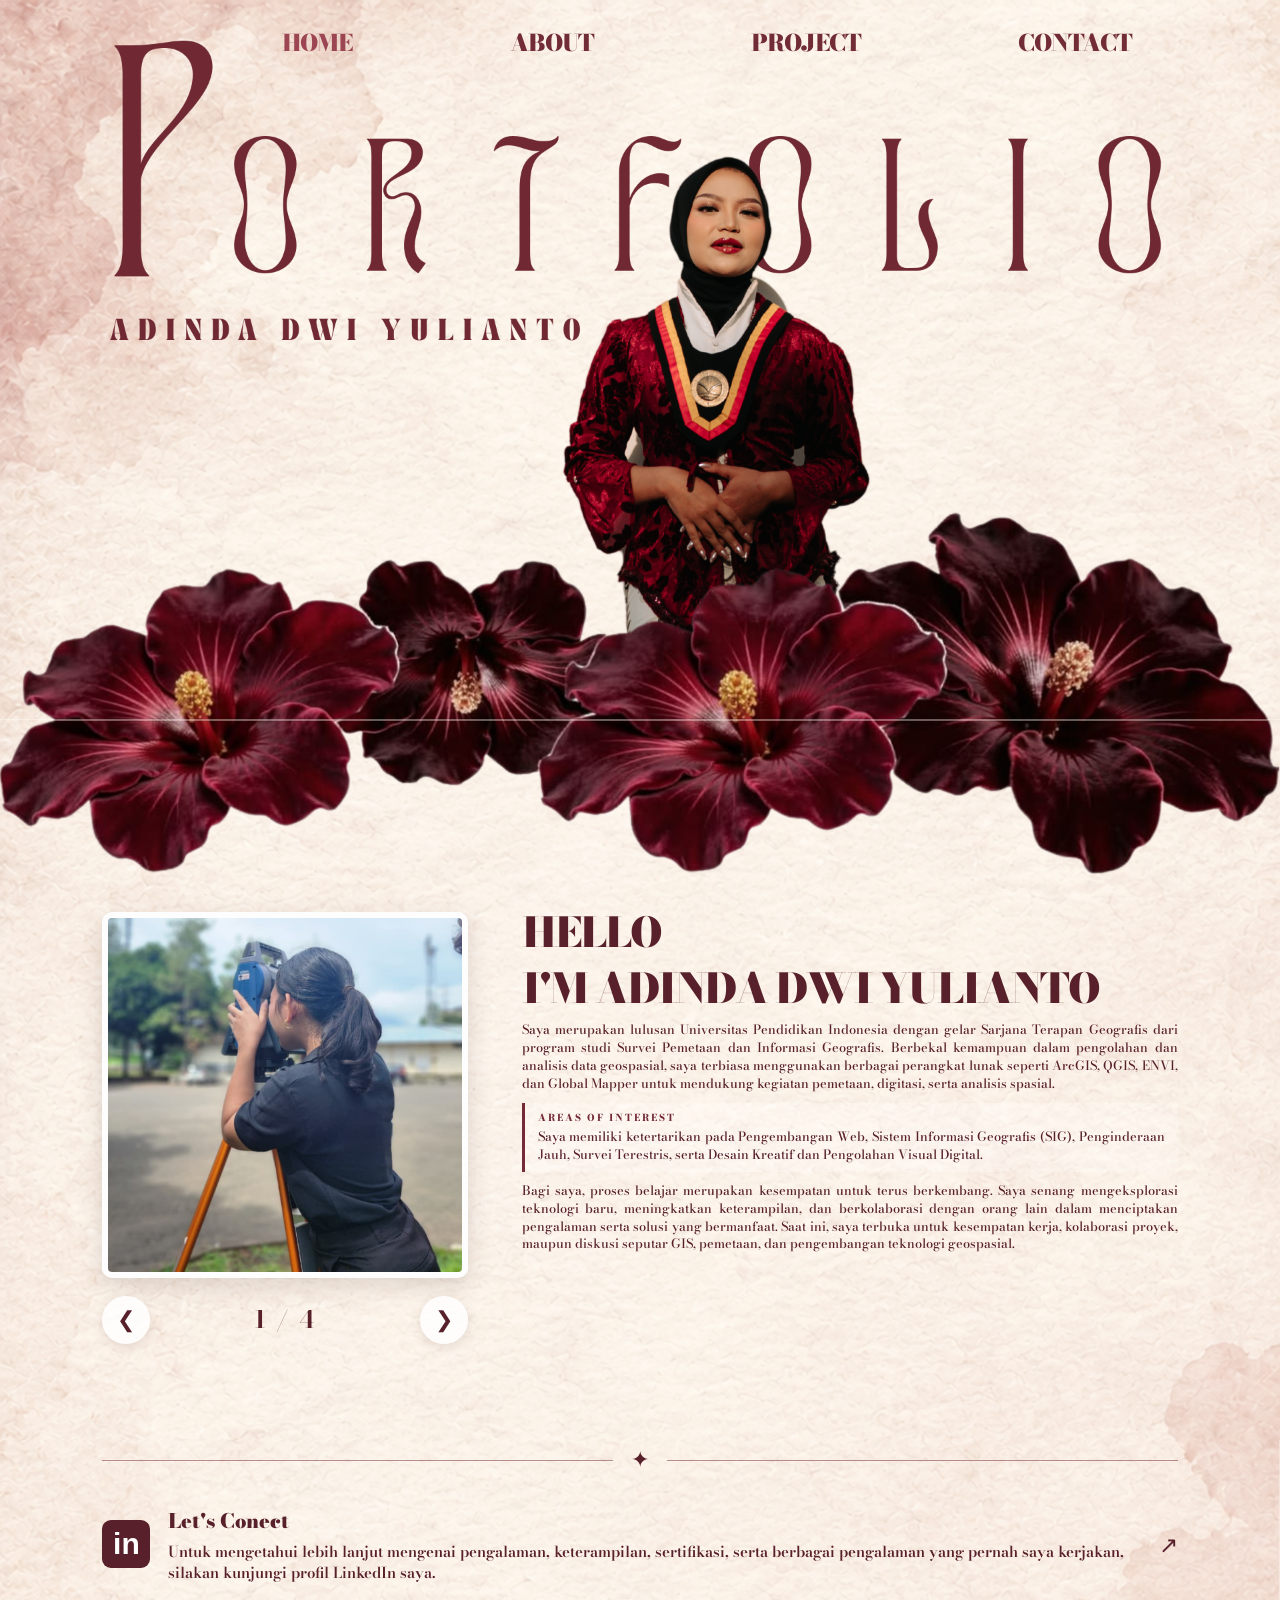
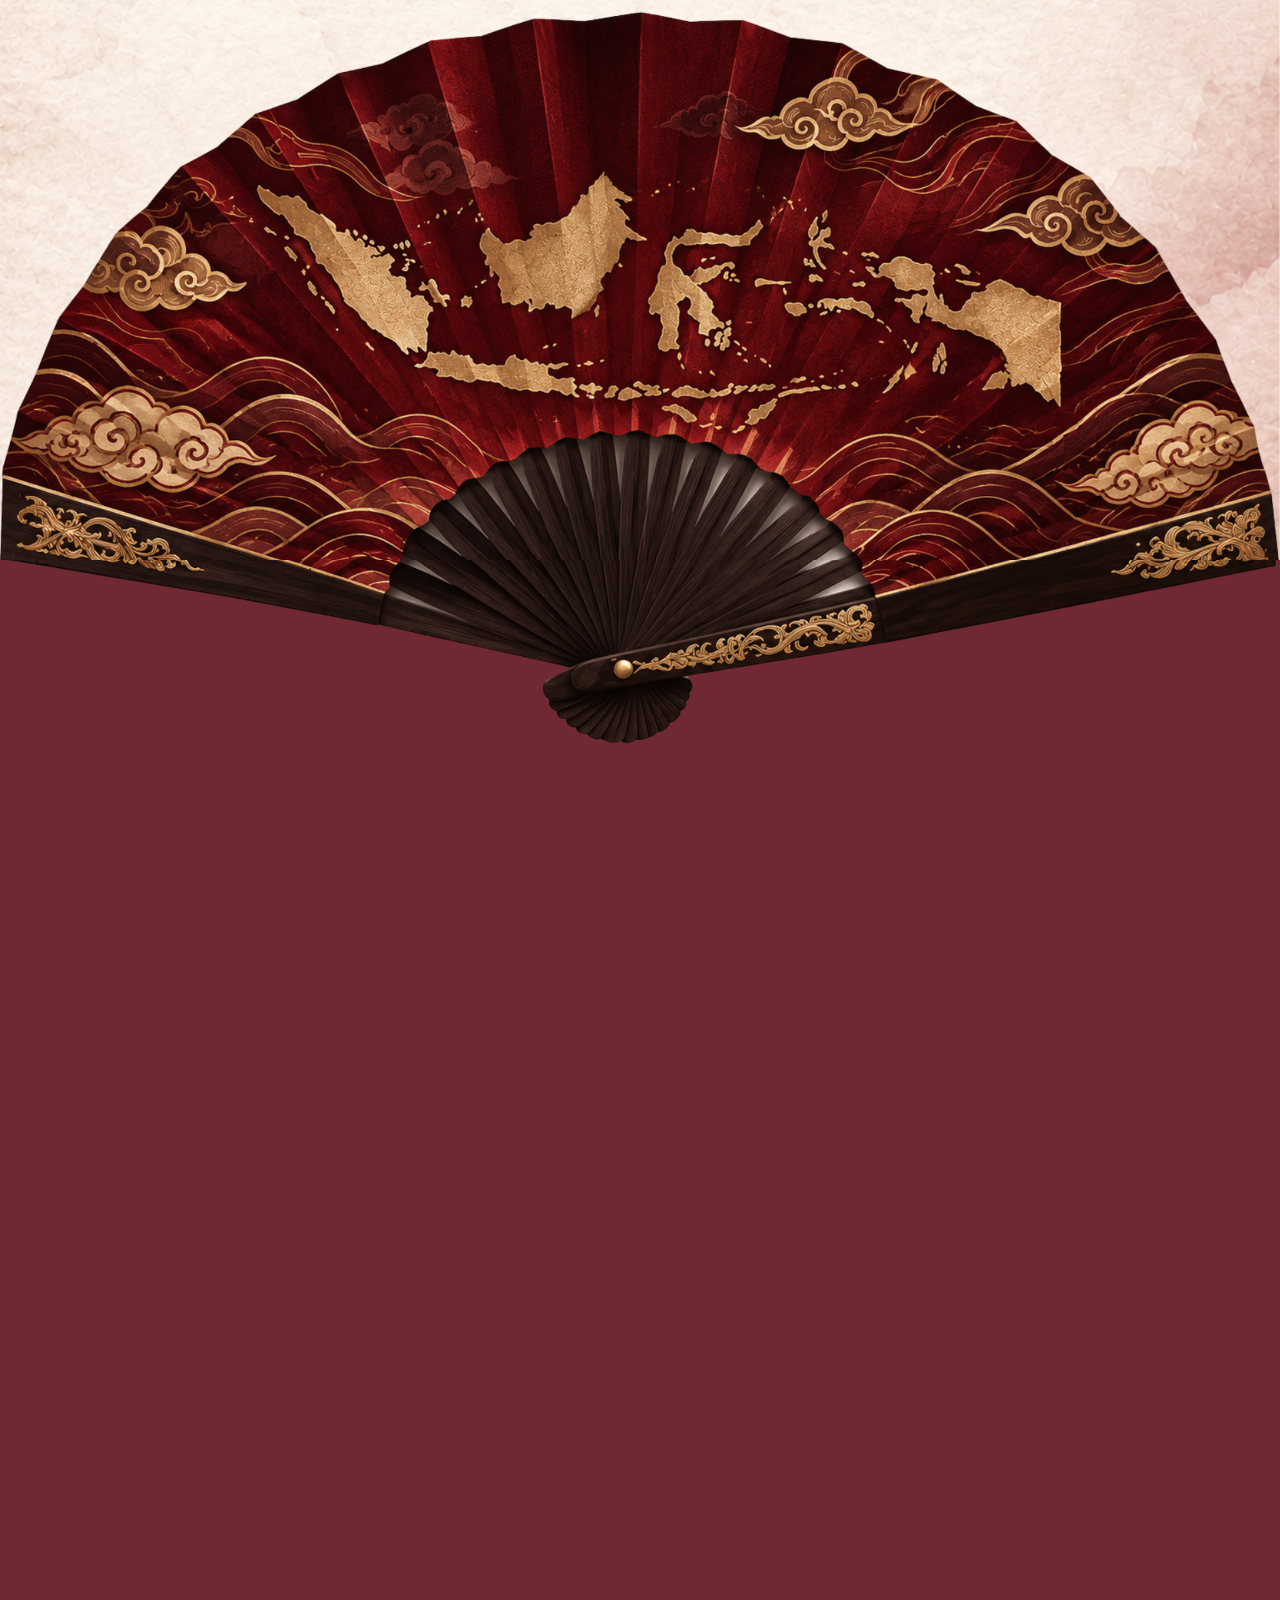
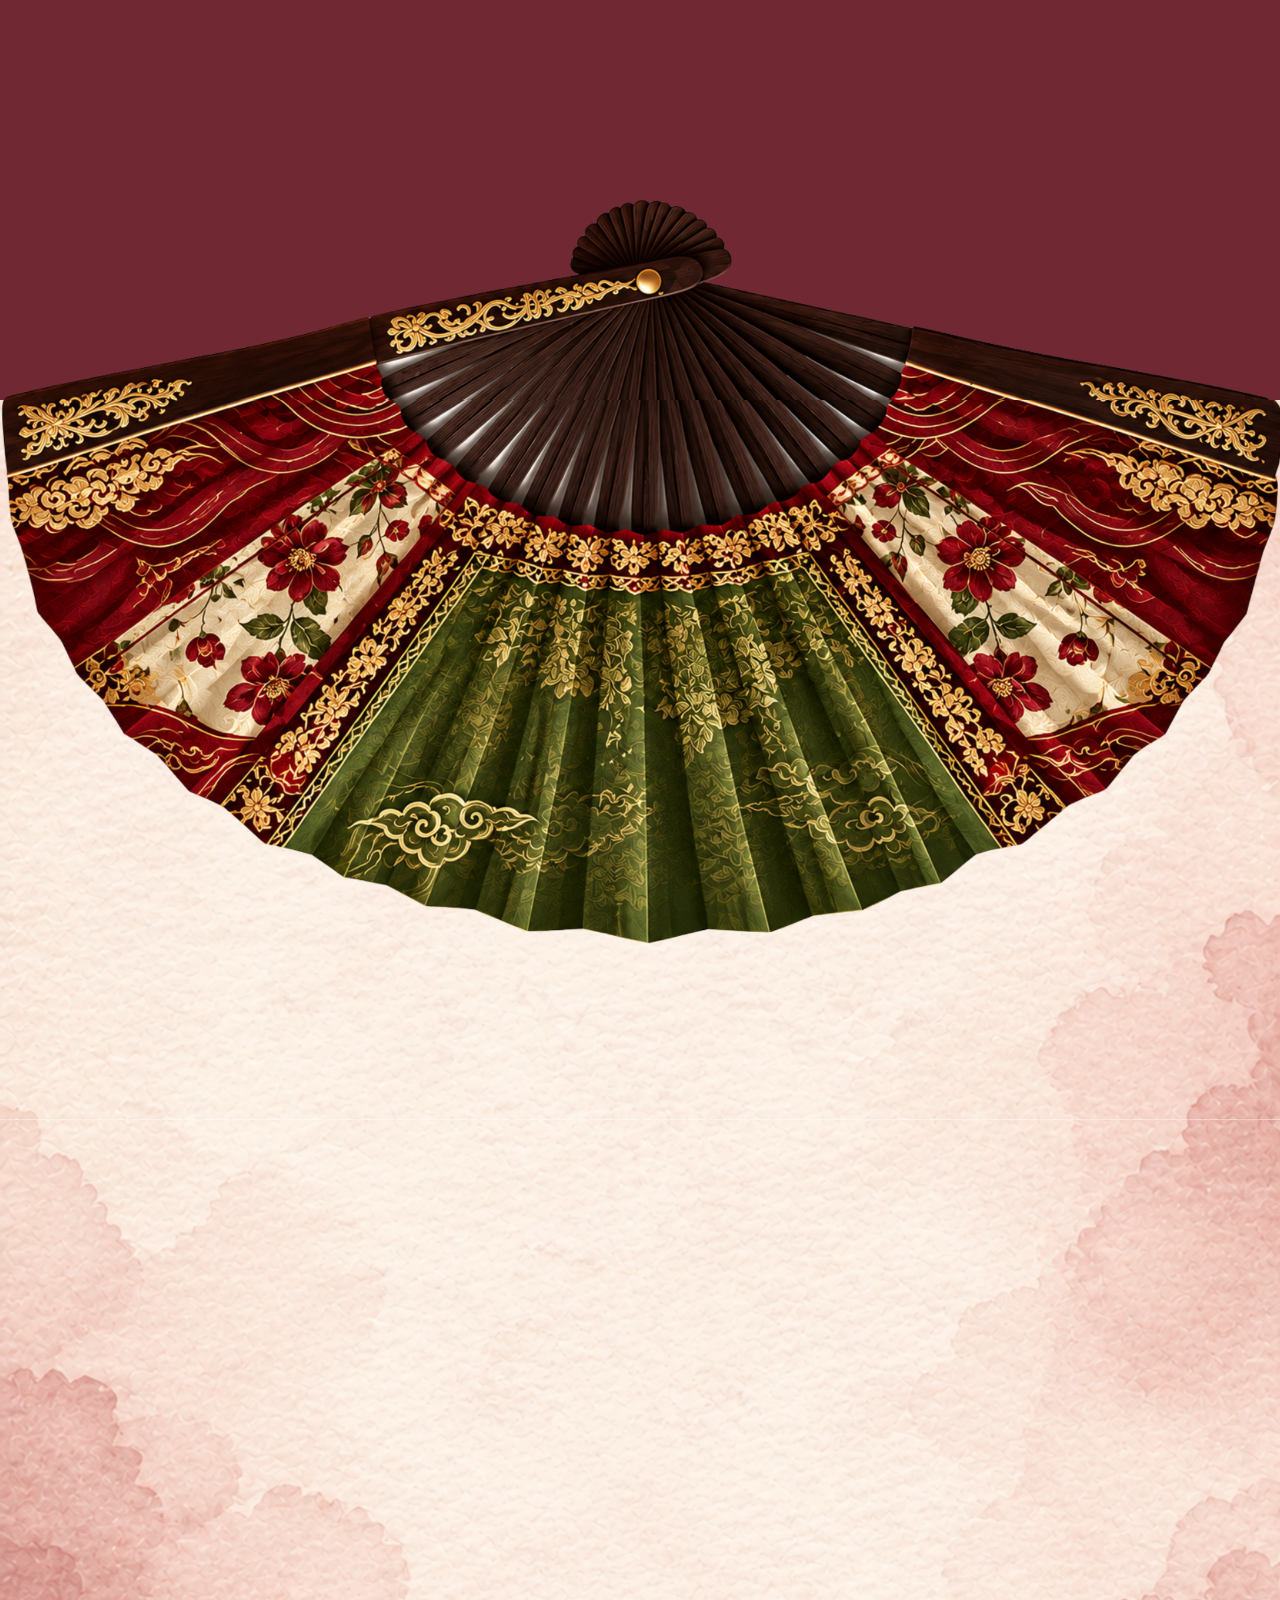
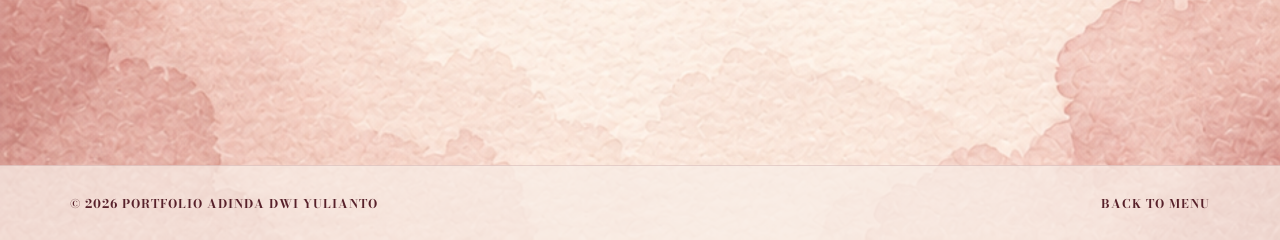
==== commit 6dd313ea: "New" ====
--- a/index.html
+++ b/index.html
@@ -1,280 +1,251 @@
+
 <!DOCTYPE html>
 <html lang="id">
 <head>
-  <meta charset="UTF-8">
-  <meta name="viewport" content="width=device-width, initial-scale=1.0">
-  <title>Bandung—Go | Discover Bandung</title>
-  <link rel="stylesheet" href="css/style.css">
-  <link rel="stylesheet" href="https://cdnjs.cloudflare.com/ajax/libs/font-awesome/6.7.2/css/all.min.css">
+    <meta charset="UTF-8">
+    <meta name="viewport" content="width=device-width, initial-scale=1.0">
+    <meta name="theme-color" content="#f8eee6">
+
+    <title>Portfolio - Adinda Dwi Yulianto</title>
+
+    <!-- Font Navbar -->
+    <link rel="preconnect" href="https://fonts.googleapis.com">
+    <link rel="preconnect" href="https://fonts.gstatic.com" crossorigin>
+    <link href="https://fonts.googleapis.com/css2?family=Bodoni+Moda:wght@700;800;900&display=swap" rel="stylesheet">
+
+    <!-- CSS -->
+    <link rel="stylesheet" href="style.css">
 </head>
 
 <body>
 
-  <!-- NAVBAR -->
-  <header class="navbar">
-
-    <a class="brand" href="#home">
-      <span>BANDUNG</span>
-    <i></i>
-    <span>GO</span>
-    </a>
-
-    <nav class="nav-links">
-      <a href="#discover">Web Details</a>
-      <a href="#places">The Places</a>
-      <a href="#gallery">Gallery</a>
-      <a href="map.html" class="map-link">
-        Lihat Peta
-      </a>
-    </nav>
-    <button class="menu-toggle" aria-label="Menu" aria-expanded="false">
-    ☰
-    </button>
-
-  </header>
-
-<main>
-
-  <!-- PAGE MENU -->
-  <section id="home" class="menu-section">
-    <h1 class="menu-title">Bandung City Explorer</h1>
-    
-      <div class="menu-media">
-        <img
-          src="assets/img/HomePage.jpg" alt="Suasana malam Kota Bandung">
-
-        <div class="menu-overlay-title">
-          #Kota itu lagi<br>
-          Bandung selalu punya kejutan.
-        </div>
-
-        <p class="menu-small left">
-          discover the<br>
-          unexpected
-        </p>
-
-        <div class="menu-action">
-          <p class="menu-small right">
-            Explore cafes, food, stays and destinations<br>
-            that make Bandung worth experiencing.
-          </p>
-
-          <a href="map.html" class="menu-map-button">
-            Explore Bandung
-          </a>
-        </div>
-      </div>
-
-  </section>
-
-  <!-- 01 MAP DETAILS-->
-  <section id="discover" class="green-section paper-texture">
-
-    <div class="green-top-photo">
-      <img src="assets/img/Page01A.jpg" alt="">
-    </div>
-
-    <p class="section-label">A GUIDE TO BANDUNG</p>
-
-    <h2>
-      Mark the Moment,<br>
-      Explore the City,<br>
-      Be There.
-    </h2>
-
-    <p class="green-description">
-      <strong> BANDUNG—GO </strong>adalah WebGIS interaktif yang dibuat sebagai panduan untuk menjelajahi 
-      berbagai tempat di Kota Bandung. Mulai dari cafe, coffe shop, restaurant dan tempat makan lainnya, 
-      kemudian hotel, penginapan, hingga destinasi wisata. Setiap tempat dikumpulkan dan ditampilkan  
-      berdasarkan lokasinya dalam peta interaktif. Web ini membantu pengguna menemukan tempat baru,  
-      melihat pilihan di sekitar suatu area, dan menentukan tujuan berikutnya dengan cara yang lebih visual dan 
-      sederhana.
-    </p>
-
-    <div class="green-feature">
-      <div class="oval-info">
-        <strong>05</strong>
-        <small>Place Categories</small>
-      </div>
-
-      <img src="assets/img/Page01B.png" alt="Suasana tempat di Bandung">
-
-      <div class="oval-info">
-        <strong>MAP</strong>
-        <small>interactive webgis</small>
-      </div>
-    </div>
-
-    <div class="green-location">
-      <p>LOCATION</p>
-      <h3>Bandung<br>West Java,<br>Indonesia</h3>
-    </div>
-
-    <div class="green-bottom-photo">
-      <img src="assets/img/Page01A.jpg" alt="">
-    </div>
-  </section>
-
-
-
-  <!-- 02 THE PLACES -->
-  <section id="places" class="lineup-section">
-
-  <div class="lineup-photo">
-    <img src="assets/img/Page02A.jpg"
-         alt="Suasana tempat di Bandung"
-         class="foto-bawah">
-
-    <img src="assets/img/Page02B.gif"
-         alt="Foto kedua"
-         class="foto-atas">
-</div>
-
-  <div class="lineup-gradient"></div>
-
-  <div class="lineup-copy">
-    <p class="section-label">
-      CAFES / COFFEE / FOOD / STAYS / DESTINATIONS
-    </p>
-
-    <p>
-      From quiet cafés and local flavours to creative spaces and hidden destinations, 
-      discover the places that make <strong>Bandung</strong> worth exploring. Find a new favourite, 
-      pick your next stop, and see where the city takes you.
-    </p>
-  </div>
-
-  </section>
-
-
-
-  <!-- 03 GALLERY -->
-  <section id="gallery" class="gallery-section">
-
-    <div class="gallery-header">
-      <p class="section-label">BANDUNG / IN FRAME</p>
-      <h2>
-        See the<br>
-        City.
-      </h2>
-    </div>
-
-    <div class="gallery-grid">
-      <!-- FOTO 01 BESAR KIRI -->
-      <div class="gallery-item gallery-main">
-        <img
-          src="assets/img/Page03A.jpeg"
-          alt="Bandung night"
+    <!-- NAVBAR -->
+    <header class="site-header">
+
+        <button
+            class="menu-toggle"
+            type="button"
+            aria-label="Buka menu"
+            aria-expanded="false"
+            aria-controls="primary-navigation">
+
+            <span></span>
+            <span></span>
+            <span></span>
+
+        </button>
+
+        <nav class="navbar" id="primary-navigation">
+
+            <a href="#home" class="nav-link active">HOME</a>
+
+            <a href="#about" class="nav-link">ABOUT</a>
+
+            <a href="#project1" class="nav-link">PROJECT</a>
+
+            <a href="#contact1" class="nav-link">CONTACT</a>
+
+        </nav>
+
+    </header>
+
+
+    <!-- MAIN CONTENT -->
+    <main id="main-content">
+
+        <!---------------------------------- SLIDE 1: HOME PAGE ---------------------------------->
+        <section
+            id="home"
+            class="page background-page"
+            data-background="assets/backgrounds/HomePage.png">
+        </section>
+
+
+
+        <!-----------------------------------  SLIDE 2: ABOUT ------------------------------------>
+        <section
+            id="about"
+            class="page background-page"
+            data-background="assets/backgrounds/About.png"
         >
-      </div>
-
-      <!-- FOTO 02 POTRAIT TENGAH -->
-      <div class="gallery-item gallery-portrait">
-        <img
-          src="assets/img/Page03B.jpeg"
-          alt="Bandung cafe"
-        >
-      </div>
-
-      <!-- FOTO 03 KECIL KANAN ATAS -->
-      <div class="gallery-item gallery-small-one">
-        <img
-          src="assets/img/Page03C.jpeg"
-          alt="Bandung street"
-        >
-      </div>
-
-      <!-- FOTO 04 KECIL KANAN BAWAH -->
-      <div class="gallery-item gallery-small-two">
-        <img
-          src="assets/img/Page03D.jpeg"
-          alt="Bandung city"
-        >
-      </div>
-
-      <!-- FOTO 05 LANDSCAPE BAWAH -->
-      <div class="gallery-item gallery-landscape">
-        <img
-          src="assets/img/Page03E.png"
-          alt="Bandung destination"
-        >
-      </div>
-
-      <!-- MAKNA WEB -->
-      <div class="gallery-purpose">
-        <p>
-          Bandung bukan hanya tentang tempat yang dikunjungi, tetapi juga tentang
-          momen yang tercipta di dalamnya. Dari menemukan sudut baru hingga
-          berhenti sejenak menikmati suasana, web ini dibuat untuk membantu
-          menjadikan setiap perjalanan di Bandung lebih mudah ditemukan,
-          dinikmati, dan diingat.
-        </p>
-      </div>
-    </div>
-  </section>
-
-
-
-  <!-- 04 MAP -->
-  <section class="map-cta-section">
-    <p class="section-label">INTERACTIVE WEBGIS</p>
-    <h2>Find your<br>next place.</h2>
-    <p>
-      One map. Five categories. A city waiting to be explored.
-    </p>
-
-    <p> 
-      Temukan <strong>Hotel dan Penginapan</strong>, <strong>Transportasi</strong> terdekat, 
-      destinasi <strong>Pariwisata</strong> yang menarik, <strong>Cafe dan Coffee Shop</strong> 
-      serta <strong>Kuliner</strong> di Kota Bandung
-    </p>
-    
-    <a href="map.html" class="cream-button">LIHAT PETA</a>
-  </section>
-
-
-  
-  <!-- FOOTER -->
-  <section id="about" class="footer-section">
-
-    <div class="footer-content">
-
-      <div class="footer-title">
-        <h2>Bandung<br>is waiting.</h2>
-      </div>
-
-      <!-- SOCIAL MEDIA -->
-      <div class="footer-social">
-
-        <a href="https://www.instagram.com/advl06/" target="_blank" aria-label="Instagram">
-          <i class="fa-brands fa-instagram"></i>
-        </a>
-
-        <a href="www.linkedin.com/in/adinda-dwi-yulianto-27j03" target="_blank" aria-label="LinkedIn">
-          <i class="fa-brands fa-linkedin-in"></i>
-        </a>
-
-        <a href="mailto:adindady27@gmail.com" aria-label="Email">
-          <i class="fa-solid fa-envelope"></i>
-        </a>
-
-        <a href="https://wa.me/6281221543368" target="_blank" aria-label="WhatsApp">
-          <i class="fa-brands fa-whatsapp"></i>
-        </a>
-
-      </div>
-    </div>
-
-    <footer>
-      <span>Bandung—Go</span>
-      <span>WEBGIS Portfolio Project • 2026</span>
-      <span>By Adinda Dwi Yulianto</span>
-    </footer>
-
-  </section>
-
-</main>
-
-<script src="js/script.js"></script>
+
+            <div class="about-container">
+
+                <!-- BAGIAN KIRI: FOTO CAROUSEL -->
+                <div class="about-carousel">
+
+                    <div class="about-photo">
+                        <img
+                            id="aboutSlide"
+                            src="assets/dokumentasi/Foto1.png"
+                            alt="Dokumentasi kegiatan">
+                    </div>
+
+                    <div class="about-controls">
+
+                        <button
+                            type="button"
+                            id="aboutPrev"
+                            class="about-arrow"
+                            aria-label="Foto sebelumnya">
+                            &#10094;
+                        </button>
+
+                        <span id="aboutCounter">1 / 4</span>
+
+                        <button
+                            type="button"
+                            id="aboutNext"
+                            class="about-arrow"
+                            aria-label="Foto berikutnya">
+                            &#10095;
+                        </button>
+
+                    </div>
+
+                </div>
+
+                <!-- BAGIAN KANAN: TEKS ABOUT -->
+                <div class="about-content">
+
+                    <!-- JUDUL -->
+                    <div class="about-heading">
+
+                        <h1>HELLO</h1> 
+                        <h1>I'M ADINDA DWI YULIANTO</h1>
+                    
+                    </div>
+
+                    <!-- DESKRIPSI -->
+                    <div class="about-description">
+                        <p class="about-intro">
+                            Saya merupakan lulusan Universitas Pendidikan Indonesia dengan 
+                            gelar Sarjana Terapan Geografis dari program studi Survei Pemetaan 
+                            dan Informasi Geografis. Berbekal kemampuan dalam pengolahan dan 
+                            analisis data geospasial, saya terbiasa menggunakan berbagai 
+                            perangkat lunak seperti ArcGIS, QGIS, ENVI, dan Global Mapper untuk 
+                            mendukung kegiatan pemetaan, digitasi, serta analisis spasial.
+                        </p>
+
+                        <div class="about-interest">
+                            <span class="about-label">AREAS OF INTEREST</span>
+
+                            <p>
+                                Saya memiliki ketertarikan pada Pengembangan Web,
+                                Sistem Informasi Geografis (SIG), Penginderaan Jauh,
+                                Survei Terestris, serta Desain Kreatif dan Pengolahan
+                                Visual Digital.
+                            </p>
+
+                        </div>
+
+                        <p>
+                            Bagi saya, proses belajar merupakan kesempatan untuk
+                            terus berkembang. Saya senang mengeksplorasi teknologi
+                            baru, meningkatkan keterampilan, dan berkolaborasi
+                            dengan orang lain dalam menciptakan pengalaman serta
+                            solusi yang bermanfaat. Saat ini, saya terbuka untuk 
+                            kesempatan kerja, kolaborasi proyek, maupun diskusi seputar GIS,
+                            pemetaan, dan pengembangan teknologi geospasial.
+                        </p>
+
+                    </div>
+                </div>
+            </div>
+        </section>
+
+
+
+        <!--------------------------------  SLIDE 3: ABOUT BOTTOM -------------------------------->
+        <section
+            id="about-bottom"
+            class="page background-page"
+            data-background="assets/backgrounds/AboutBottom.png">
+
+            <div class="about-bottom-content">
+
+                <!-- GARIS PEMISAH -->
+                <div class="linkedin-divider">
+                    <span></span>
+                    <strong>✦</strong>
+                    <span></span>
+                </div>
+
+                <!-- LINKEDIN -->
+                <a
+                    href="https://www.linkedin.com/in/adinda-dwi-yulianto-27j03/"
+                    target="_blank"
+                    rel="noopener noreferrer"
+                    class="about-linkedin">
+
+                    <span class="linkedin-icon">in</span>
+
+                    <span class="linkedin-text">
+                        <strong>Let's Conect</strong>
+
+                        <small>
+                            Untuk mengetahui lebih lanjut mengenai pengalaman, keterampilan, 
+                            sertifikasi, serta berbagai pengalaman yang pernah saya kerjakan, 
+                            silakan kunjungi profil LinkedIn saya.
+                        </small>
+                    </span>
+
+                    <span class="linkedin-arrow">↗</span>
+                </a>
+            </div>
+        </section>
+
+
+
+        <!-- SLIDE 4: PROJECT 1 -->
+        <section
+            id="project1"
+            class="page background-page"
+            data-background="assets/backgrounds/Project1.png">
+        </section>
+
+
+        <!-- SLIDE 5: PROJECT 2 -->
+        <section
+            id="project2"
+            class="page background-page"
+            data-background="assets/backgrounds/Project2.png">
+        </section>
+
+
+        <!-- SLIDE 6: CONTACT 1 -->
+        <section
+            id="contact1"
+            class="page background-page"
+            data-background="assets/backgrounds/Contact.png">
+        </section>
+
+
+        <!-- SLIDE 7: CONTACT 2 -->
+        <section
+            id="contact2"
+            class="page background-page final-page"
+            data-background="assets/backgrounds/Contact2.png">
+
+            <footer class="site-footer">
+
+                <div class="footer-left">
+                    © 2026 PORTFOLIO ADINDA DWI YULIANTO
+                </div>
+
+                <a href="#home" class="footer-link">
+                    BACK TO MENU
+                </a>
+
+            </footer>
+
+        </section>
+
+    </main>
+
+
+    <!-- JAVASCRIPT -->
+    <script src="script.js" defer></script>
+
 </body>
 </html>
--- a/style.css
+++ b/style.css
@@ -0,0 +1,1145 @@
+/* ==========================================
+   1. ROOT & RESET
+========================================== */
+
+:root {
+    --wine: #742b37;
+    --wine-dark: #57202a;
+    --paper: #f8eee6;
+
+    --page-padding: 5%;
+}
+
+*,
+*::before,
+*::after {
+    box-sizing: border-box;
+}
+
+html {
+    width: 100%;
+    margin: 0;
+    padding: 0;
+
+    scroll-behavior: smooth;
+
+    overflow-x: hidden;
+
+    background: var(--paper);
+}
+
+body {
+    width: 100%;
+    min-width: 320px;
+
+    margin: 0;
+    padding: 0;
+
+    overflow-x: hidden;
+
+    background: var(--paper);
+
+    color: var(--wine-dark);
+
+    font-family: Georgia, "Times New Roman", serif;
+}
+
+
+
+/* ==========================================
+   2. NAVBAR
+========================================== */
+
+.site-header {
+
+    position: absolute;
+
+    top: 0;
+    left: 0;
+
+    z-index: 1000;
+
+    width: 100%;
+    height: 85px;
+
+    display: flex;
+
+    align-items: center;
+
+    justify-content: flex-start;
+
+    /*
+       Menu dimulai dari kiri-tengah,
+       bukan dari sisi kanan.
+    */
+
+    padding-left: 22%;
+    padding-right: 5.5%;
+
+    margin: 0;
+
+    background: transparent;
+
+    border: none;
+
+    box-shadow: none;
+}
+
+
+
+/* ==========================================
+   3. MENU NAVIGASI
+========================================== */
+
+.navbar {
+
+    display: flex;
+
+    align-items: center;
+
+    justify-content: space-between;
+
+    width: 100%;
+
+    max-width: 850px;
+
+    gap: 0;
+
+    margin: 0;
+    padding: 0;
+
+    background: transparent;
+
+    border: none;
+}
+
+
+/* FONT NAVBAR */
+.nav-link {
+
+    display: inline-block;
+
+    font-family: 'Bodoni Moda', Georgia, serif;
+
+    font-size: 23px;
+
+    font-weight: 900;
+
+    line-height: 1;
+
+    letter-spacing: -1.1px;
+
+    color: #722c37;
+
+    text-decoration: none;
+
+    white-space: nowrap;
+
+    transition:
+        color .25s ease,
+        opacity .25s ease;
+}
+
+
+/* HOVER */
+.nav-link:hover {
+
+    color: #a34c59;
+
+}
+
+
+/* MENU AKTIF */
+.nav-link.active {
+
+    color: #9b4652;
+
+}
+
+
+
+/* ==========================================
+   4. HAMBURGER MENU
+========================================== */
+
+.menu-toggle {
+
+    display: none;
+
+    width: 42px;
+    height: 40px;
+
+    padding: 9px;
+
+    border: 1px solid rgba(116, 43, 55, .25);
+
+    border-radius: 5px;
+
+    background: transparent;
+
+    cursor: pointer;
+}
+
+.menu-toggle span {
+
+    display: block;
+
+    width: 100%;
+
+    height: 2px;
+
+    margin: 4px 0;
+
+    background: var(--wine);
+
+}
+
+
+
+/* ==========================================
+   5. MAIN
+========================================== */
+
+main {
+
+    display: block;
+
+    position: relative;
+
+    width: 100%;
+
+    margin: 0;
+    padding: 0;
+
+}
+
+
+
+/* ==========================================
+   6. PENGATURAN TUJUH SLIDE
+========================================== */
+
+main > .page {
+
+    display: block;
+
+    position: relative;
+
+    width: 100%;
+
+    aspect-ratio: 16 / 9;
+
+    height: auto;
+
+    min-height: 0;
+
+    margin: 0;
+    padding: 0;
+
+    border: 0;
+
+    float: none;
+
+    clear: both;
+
+    overflow: hidden;
+
+    background-color: var(--paper);
+
+}
+
+
+
+/* ==========================================
+   7. BACKGROUND IMAGE
+========================================== */
+
+main > .background-page {
+
+    background-image: var(--page-background, none);
+
+    background-size: 100% 100%;
+
+    background-position: center center;
+
+    background-repeat: no-repeat;
+
+}
+
+
+
+/* ==========================================
+   8. PASTIKAN TIDAK ADA JARAK ANTARSLIDE
+========================================== */
+
+main > .page + .page {
+
+    margin-top: 0;
+
+    padding-top: 0;
+
+}
+
+
+
+/* ==========================================
+   9. TABLET
+========================================== */
+
+@media (max-width: 1024px) {
+
+    .site-header {
+
+        height: 75px;
+
+        padding-left: 18%;
+
+        padding-right: 5%;
+
+    }
+
+    .navbar {
+
+        max-width: 750px;
+
+    }
+
+    .nav-link {
+
+        font-size: 19px;
+
+        letter-spacing: -.8px;
+
+    }
+
+}
+
+
+
+/* ==========================================
+   10. MOBILE
+========================================== */
+
+@media (max-width: 700px) {
+
+    .site-header {
+
+        position: absolute;
+
+        height: 65px;
+
+        padding: 0 20px;
+
+        justify-content: flex-end;
+
+    }
+
+
+    .menu-toggle {
+
+        display: block;
+
+    }
+
+
+    .navbar {
+
+        position: absolute;
+
+        display: none;
+
+        top: 100%;
+
+        left: 0;
+
+        width: 100%;
+
+        max-width: none;
+
+        padding: 20px 24px;
+
+        background: rgba(250, 244, 239, .97);
+
+        flex-direction: column;
+
+        align-items: flex-start;
+
+        justify-content: flex-start;
+
+        gap: 20px;
+
+    }
+
+
+    .navbar.is-open {
+
+        display: flex;
+
+    }
+
+
+    .nav-link {
+
+        font-size: 18px;
+
+        letter-spacing: -.5px;
+
+    }
+
+}
+
+
+
+/* ==========================================
+   11. HP KECIL
+========================================== */
+
+@media (max-width: 380px) {
+
+    .site-header {
+
+        padding-left: 14px;
+
+        padding-right: 14px;
+
+    }
+
+}
+
+
+
+/* ==========================================
+   12. AKSESIBILITAS
+========================================== */
+
+@media (prefers-reduced-motion: reduce) {
+
+    html {
+
+        scroll-behavior: auto;
+
+    }
+
+    *,
+    *::before,
+    *::after {
+
+        transition-duration: .01ms !important;
+
+        animation-duration: .01ms !important;
+
+        animation-iteration-count: 1 !important;
+
+    }
+
+}
+
+
+
+/* ==========================================
+   13. FOOTER SLIDE TERAKHIR
+========================================== */
+
+#contact2 {
+    position: relative;
+}
+
+/* FOOTER */
+.site-footer {
+    position: absolute;
+
+    left: 0;
+    bottom: 0;
+
+    width: 100%;
+    min-height: 75px;
+
+    display: flex;
+
+    align-items: center;
+    justify-content: space-between;
+
+    gap: 15px;
+
+    padding: 18px 5.5%;
+
+    background: rgba(248, 238, 230, 0.72);
+
+    border-top: 1px solid rgba(116, 43, 55, 0.15);
+
+    color: #57202a;
+
+    font-family: 'Bodoni Moda', Georgia, serif;
+
+    font-size: 12px;
+
+    font-weight: 700;
+
+    letter-spacing: 1px;
+
+    z-index: 10;
+}
+
+.footer-left,
+.footer-link {
+    white-space: nowrap;
+}
+
+.footer-link {
+    color: #57202a;
+
+    text-decoration: none;
+
+    transition: color .2s ease;
+}
+
+.footer-link:hover {
+    color: #a34c59;
+}
+
+
+/* FOOTER MOBILE */
+@media (max-width: 700px) {
+
+    .site-footer {
+        min-height: 65px;
+
+        flex-direction: column;
+
+        justify-content: center;
+
+        gap: 6px;
+
+        padding: 10px 15px;
+
+        font-size: 9px;
+
+        letter-spacing: .5px;
+    }
+
+}
+
+
+
+/* ==========================================
+   14. ABOUT PAGE - MAIN LAYOUT
+========================================== */
+
+#about {
+    position: relative;
+}
+
+.about-container {
+    position: absolute;
+    inset: 0;
+
+    width: 100%;
+    height: 100%;
+
+    display: grid;
+    grid-template-columns: 34% 1fr;
+    column-gap: 5%;
+
+    align-items: start;
+
+    padding: 15% 8% 7%;
+}
+
+
+
+/* ==========================================
+   15. ABOUT - PHOTO CAROUSEL
+========================================== */
+
+.about-carousel {
+    width: 100%;
+
+    display: flex;
+    flex-direction: column;
+
+    align-items: center;
+    justify-content: flex-start;
+
+    align-self: start;
+}
+
+.about-photo {
+    width: 100%;
+    max-width: 520px;
+
+    aspect-ratio: 1 / 1;
+
+    overflow: hidden;
+
+    border: 6px solid rgba(255, 255, 255, 0.9);
+    border-radius: 10px;
+
+    background: #eee;
+
+    box-shadow: 0 8px 24px rgba(65, 28, 25, 0.16);
+}
+
+.about-photo img {
+    display: block;
+
+    width: 100%;
+    height: 100%;
+
+    object-fit: cover;
+    object-position: center;
+
+    transition: opacity .25s ease;
+}
+
+
+
+/* ==========================================
+   16. ABOUT - PHOTO CONTROLS
+========================================== */
+
+.about-controls {
+    width: 100%;
+    max-width: 520px;
+
+    display: flex;
+
+    justify-content: space-between;
+    align-items: center;
+
+    margin-top: 18px;
+}
+
+.about-arrow {
+    width: 48px;
+    height: 48px;
+
+    display: flex;
+    align-items: center;
+    justify-content: center;
+
+    border: none;
+    border-radius: 50%;
+
+    background: rgba(255, 255, 255, .85);
+
+    color: var(--wine-dark);
+
+    font-size: 22px;
+
+    cursor: pointer;
+
+    box-shadow: 0 4px 12px rgba(65, 28, 25, .12);
+
+    transition: .25s ease;
+}
+
+.about-arrow:hover {
+    background: var(--wine-dark);
+    color: white;
+    transform: scale(1.08);
+}
+
+#aboutCounter {
+    font-family: 'Bodoni Moda', Georgia, serif;
+
+    font-size: 24px;
+    font-weight: 700;
+
+    letter-spacing: 2px;
+
+    color: var(--wine-dark);
+}
+
+
+
+/* ==========================================
+   17. ABOUT - CONTENT
+========================================== */
+
+.about-content {
+    width: 100%;
+
+    display: flex;
+    flex-direction: column;
+
+    justify-content: flex-start;
+    align-self: start;
+
+    margin: 0;
+    padding: 0;
+
+    color: var(--wine-dark);
+
+    font-family: 'Bodoni Moda', Georgia, serif;
+}
+
+
+
+/* ==========================================
+   18. ABOUT - HEADING
+========================================== */
+
+.about-heading {
+    width: 100%;
+
+    display: flex;
+    flex-direction: column;
+    align-items: flex-start;
+
+    gap: 15px;
+
+    margin: 0 0 12px;
+    padding: 0;
+}
+
+
+.about-heading h1 {
+    margin: 0;
+
+    font-family: 'Bodoni Moda', Georgia, serif;
+
+    font-size: clamp(38px, 3.2vw, 62px);
+
+    font-weight: 900;
+    font-style: normal;
+
+    line-height: 1;
+
+    letter-spacing: -2px;
+
+    text-transform: uppercase;
+
+    color: var(--wine-dark);
+
+    white-space: nowrap;
+}
+
+.about-heading-line {
+    flex: 1;
+
+    display: flex;
+    align-items: center;
+
+    gap: 12px;
+}
+
+.about-heading-line span {
+    height: 1px;
+    flex: 1;
+
+    background: var(--wine);
+}
+
+.about-heading-line i {
+    font-size: 23px;
+    font-style: normal;
+
+    color: var(--wine);
+}
+
+
+
+/* ==========================================
+   19. ABOUT - DESCRIPTION
+========================================== */
+
+.about-description {
+    width: 100%;
+
+    font-family: 'Bodoni Moda', Georgia, serif;
+
+    font-size: clamp(12px, 1vw, 17px);
+
+    font-weight: 500;
+
+    line-height: 1.4;
+
+    letter-spacing: 0;
+
+    text-align: justify;
+
+    word-spacing: normal;
+
+    color: var(--wine-dark);
+}
+
+.about-description p {
+    margin: 0 0 10px;
+
+    font-family: 'Bodoni Moda', Georgia, serif;
+
+    font-size: 1em;
+    line-height: 1.4;
+}
+
+.about-description strong {
+    font-weight: 800;
+    color: #742b37;
+}
+
+.about-description em {
+    font-style: italic;
+    font-weight: 700;
+}
+
+.about-intro {
+    font-size: 1em;
+    line-height: 1.4;
+}
+
+
+
+/* ==========================================
+   20. ABOUT - AREAS OF INTEREST
+========================================== */
+
+.about-interest {
+    margin: 10px 0;
+
+    padding: 8px 13px;
+
+    border-left: 3px solid var(--wine);
+
+    background: rgba(255, 255, 255, .22);
+}
+
+.about-label {
+    display: block;
+
+    margin-bottom: 4px;
+
+    font-family: 'Bodoni Moda', Georgia, serif;
+
+    font-size: .75em;
+
+    font-weight: 800;
+
+    letter-spacing: 2px;
+
+    color: var(--wine);
+}
+
+.about-interest p {
+    margin: 0;
+}
+
+.about-description .about-closing {
+    font-style: italic;
+    font-weight: 600;
+
+    margin-bottom: 0;
+}
+
+
+
+/* ==========================================
+   21. PAGE 3 - LINKEDIN
+========================================== */
+
+#about-bottom {
+    position: relative;
+}
+
+.about-bottom-content {
+    position: absolute;
+
+    top: 1%;
+    left: 8%;
+
+    width: 84%;
+}
+
+.about-linkedin {
+    display: flex;
+    align-items: center;
+
+    gap: 13px;
+
+    width: 100%;
+
+    color: var(--wine-dark);
+
+    text-decoration: none;
+
+    font-family: 'Bodoni Moda', Georgia, serif;
+
+    transition: .25s ease;
+}
+
+.linkedin-icon {
+    width: 42px;
+    height: 42px;
+
+    flex-shrink: 0;
+
+    display: flex;
+    align-items: center;
+    justify-content: center;
+
+    border-radius: 7px;
+
+    background: var(--wine-dark);
+    color: white;
+
+    font-family: Arial, sans-serif;
+
+    font-size: 24px;
+    font-weight: 700;
+}
+
+.linkedin-text {
+    display: flex;
+    flex-direction: column;
+
+    gap: 3px;
+}
+
+.linkedin-text strong {
+    font-family: 'Bodoni Moda', Georgia, serif;
+    font-size: 19px;
+    font-weight: 800;
+}
+
+.linkedin-text small {
+    font-family: 'Bodoni Moda', Georgia, serif;
+    font-size: 13px;
+    font-weight: 500;
+
+    line-height: 1.5;
+}
+
+.linkedin-arrow {
+    margin-left: auto;
+
+    font-size: 22px;
+
+    transition: transform .25s ease;
+}
+
+.about-linkedin:hover {
+    color: #9b4652;
+}
+
+.about-linkedin:hover .linkedin-arrow {
+    transform: translate(4px, -4px);
+}
+
+/* GARIS PEMISAH LINKEDIN */
+.linkedin-divider {
+    width: 100%;
+    display: flex;
+    align-items: center;
+    justify-content: center;
+    gap: 18px;
+    margin-bottom: 32px;
+}
+
+.linkedin-divider span {
+    flex: 1;
+    height: 1px;
+    background: rgba(116, 43, 55, 0.5);
+}
+
+.linkedin-divider strong {
+    font-size: 22px;
+    color: var(--wine-dark);
+    font-weight: 400;
+}
+
+/* LINKEDIN CONTENT */
+.about-linkedin {
+    width: 100%;
+    display: flex;
+    align-items: center;
+    gap: 18px;
+    text-decoration: none;
+    color: var(--wine-dark);
+}
+
+.linkedin-icon {
+    width: 48px;
+    height: 48px;
+    flex-shrink: 0;
+    display: flex;
+    align-items: center;
+    justify-content: center;
+    background: var(--wine-dark);
+    color: white;
+    border-radius: 9px;
+    font-family: Arial, sans-serif;
+    font-size: 30px;
+    font-weight: 700;
+}
+
+.linkedin-text {
+    display: flex;
+    flex-direction: column;
+    gap: 5px;
+    font-family: 'Bodoni Moda', Georgia, serif;
+}
+
+.linkedin-text strong {
+    font-size: 20px;
+    font-weight: 900;
+}
+
+.linkedin-text small {
+    font-size: 15px;
+    font-weight: 600;
+    line-height: 1.4;
+}
+
+.linkedin-arrow {
+    margin-left: auto;
+    font-size: 23px;
+    color: var(--wine-dark);
+}
+
+
+/* ==========================================
+   22. ABOUT - TABLET
+========================================== */
+
+@media (max-width: 1024px) {
+
+    .about-container {
+        grid-template-columns: 34% 1fr;
+        column-gap: 4%;
+
+        padding: 12% 6% 9%;
+    }
+
+    .about-photo {
+        width: 100%;
+    }
+
+    .about-controls {
+        width: 100%;
+    }
+
+    .about-heading h1 {
+        font-size: 38px;
+    }
+
+    .about-description {
+        font-size: 12px;
+        line-height: 1.35;
+    }
+
+    .about-description p {
+        margin-bottom: 7px;
+    }
+
+    .about-interest {
+        margin: 7px 0;
+        padding: 6px 10px;
+    }
+
+    .about-bottom-content {
+        top: 1%;
+        left: 6%;
+        width: 88%;
+    }
+
+}
+
+
+
+/* ==========================================
+   23. ABOUT - MOBILE
+========================================== */
+
+@media (max-width: 700px) {
+
+    #about {
+        aspect-ratio: auto;
+        min-height: 1100px;
+    }
+
+    .about-container {
+        position: relative;
+        inset: auto;
+
+        width: 100%;
+        height: auto;
+
+        display: flex;
+        flex-direction: column;
+
+        align-items: center;
+
+        gap: 30px;
+
+        padding: 100px 7% 45px;
+    }
+
+    .about-carousel {
+        order: 1;
+    }
+
+    .about-photo {
+        width: min(75vw, 320px);
+    }
+
+    .about-controls {
+        width: min(75vw, 320px);
+    }
+
+    .about-content {
+        order: 2;
+    }
+
+    .about-heading h1 {
+        font-size: 42px;
+    }
+
+    .about-description {
+        font-size: 14px;
+        line-height: 1.65;
+    }
+
+    .about-description p {
+        margin-bottom: 12px;
+    }
+
+    .about-interest {
+        margin: 12px 0;
+        padding: 10px 14px;
+    }
+
+    .about-bottom-content {
+        top: 1%;
+        left: 7%;
+        width: 86%;
+    }
+}
+
+
+
+/* ==========================================
+   24. ABOUT - HP KECIL
+========================================== */
+
+@media (max-width: 380px) {
+
+    .about-container {
+        padding-left: 6%;
+        padding-right: 6%;
+    }
+
+    .about-photo {
+        width: min(75vw, 280px);
+    }
+
+    .about-controls {
+        width: min(75vw, 280px);
+    }
+
+    .about-heading h1 {
+        font-size: 36px;
+    }
+
+    .about-description {
+        font-size: 13px;
+    }
+}
